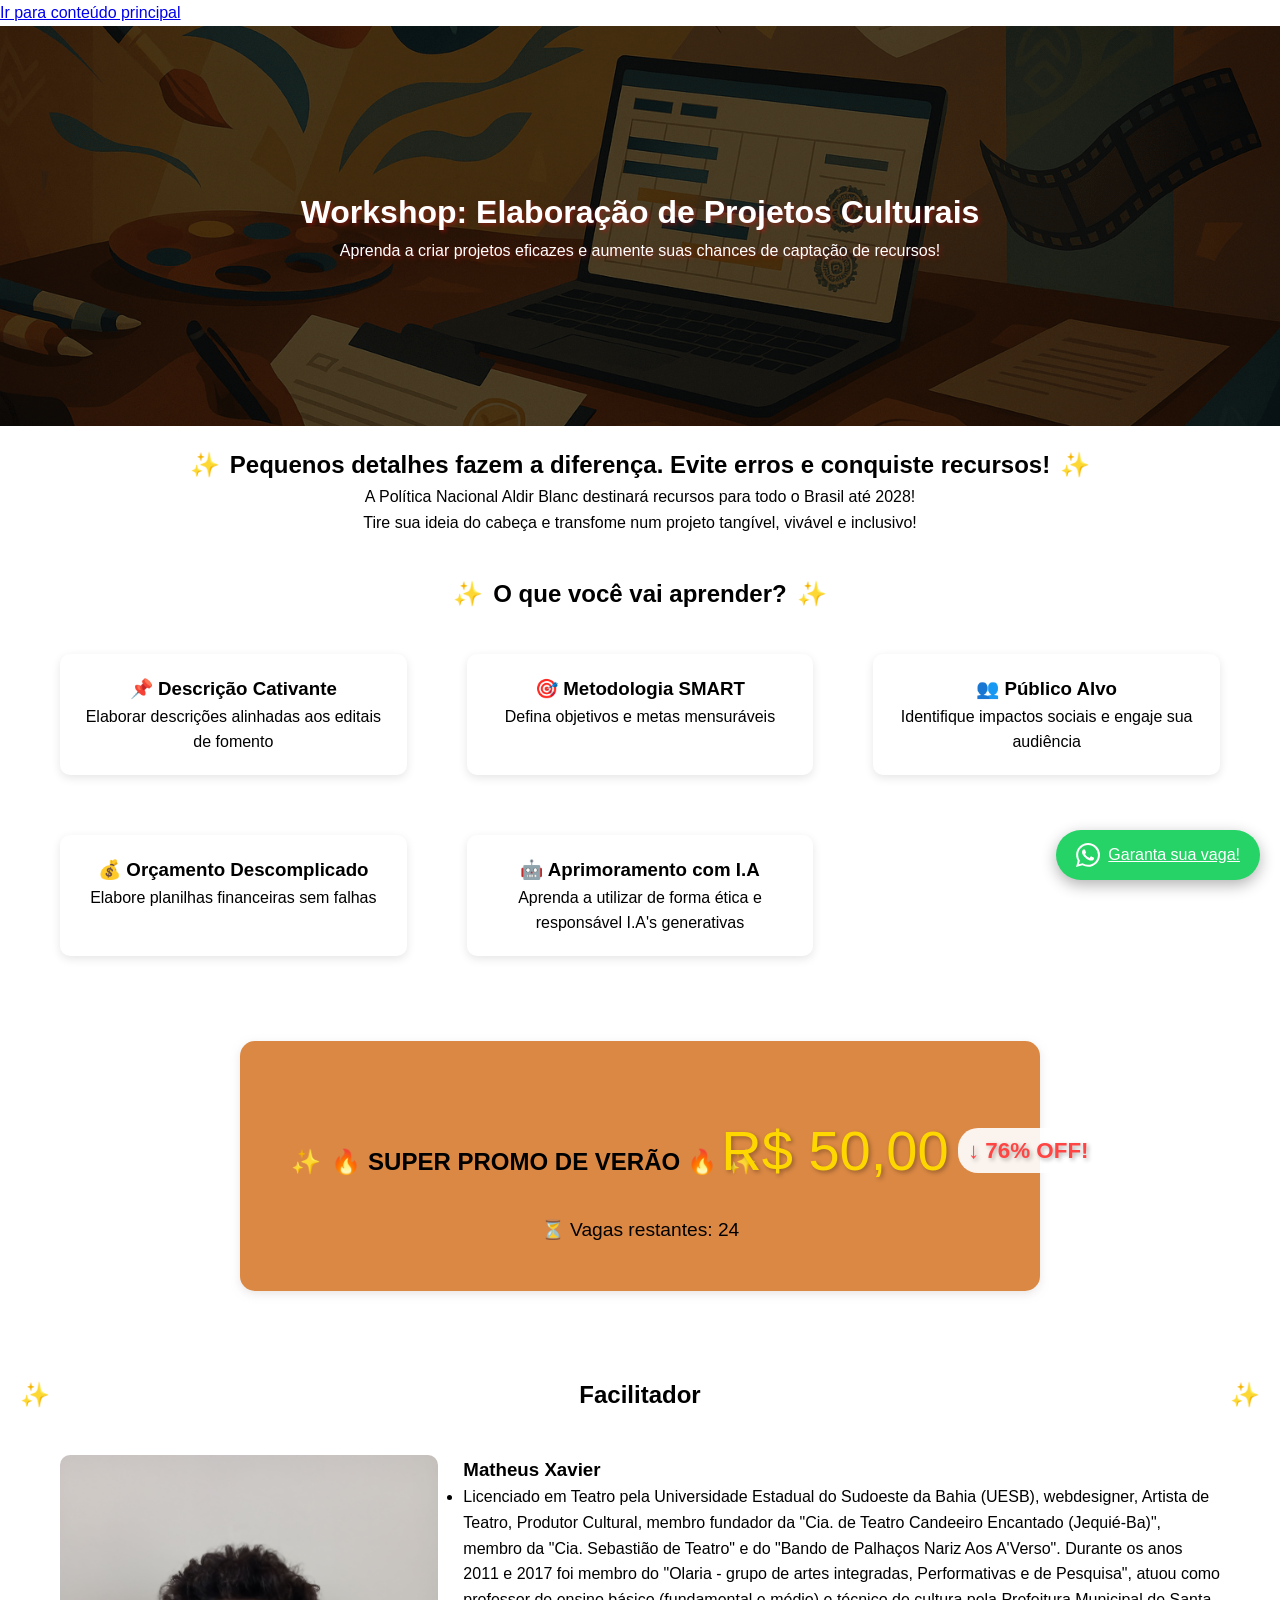
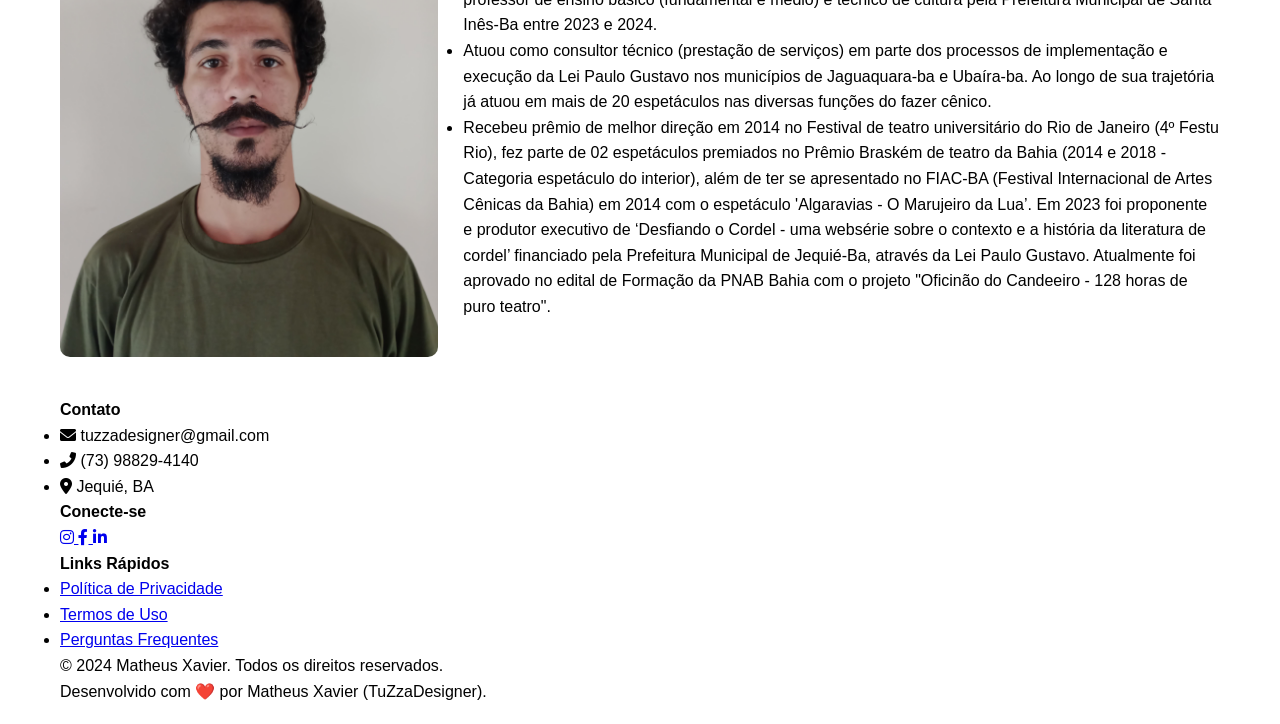
==== index.html @ bf4babe5 "Update index.html" ====
<!DOCTYPE html>
<html lang="pt-BR">
    <head>
        <meta charset="UTF-8">
        <meta name="viewport" content="width=device-width, initial-scale=1.0">
        <meta name="description" content="Workshop profissional para projetos culturais">
        <title>Workshop Projetos Culturais - MX</title>
        <link rel="stylesheet" href="css/styles.css">
        <link rel="stylesheet" href="https://cdnjs.cloudflare.com/ajax/libs/font-awesome/6.0.0/css/all.min.css">
        <meta property="og:title" content="Workshop Projetos Culturais">
        <meta property="og:image" content="URL_DA_SUA_IMAGEM_AQUI">
        <!-- Schema -->
        <script type="application/ld+json">
        {
            "@context": "https://schema.org",
            "@type": "Course",
            "name": "Workshop Projetos Culturais",
            "description": "Aprenda a criar projetos para editais públicos",
            "provider": {
                "@type": "Organization",
                "name": "Matheus Xavier",
                "sameAs": "https://tuzzadesignercandeeiro.github.io/landing-page-mx/"
            }
        }
        </script>
    </head>

<body>
    
<a href="#conteudo" class="skip-link">Ir para conteúdo principal</a>
      <header class="header">
        <div class="header-content">
            <h1>Workshop: Elaboração de Projetos Culturais</h1>
            <p class="lead">Aprenda a criar projetos eficazes e aumente suas chances de captação de recursos!</p>
        </div>
    </header>

  
    <section class="section-highlight">
        <div class="container">
            <h2>Pequenos detalhes fazem a diferença. Evite erros e conquiste recursos!</h2>
            <p>A Política Nacional Aldir Blanc destinará recursos para todo o Brasil até 2028!</p>
            <p>Tire sua ideia do cabeça e transfome num projeto tangível, vivável e inclusivo!</p>
        </div>
    </section>

    <section class="section-l">
        <div class="container">
            <h2>O que você vai aprender?</h2>
            <div class="card-container">
                <div class="card-container">
                    <div class="card">
                        <h3>📌 Descrição Cativante</h3>
                        <p>Elaborar descrições alinhadas aos editais de fomento</p>
                    </div>
                    <div class="card">
                        <h3>🎯 Metodologia SMART</h3>
                        <p>Defina objetivos e metas mensuráveis</p>
                    </div>
                    <div class="card">
                        <h3>👥 Público Alvo</h3>
                        <p>Identifique impactos sociais e engaje sua audiência</p>
                    </div>
                    <div class="card">
                        <h3>💰 Orçamento Descomplicado</h3>
                        <p>Elabore planilhas financeiras sem falhas</p>
                    </div>
                    <div class="card">
                        <h3>🤖 Aprimoramento com I.A</h3>
                        <p>Aprenda a utilizar de forma ética e responsável I.A's generativas</p>
                    </div>
            </div>
        </div>
    </section>

    <section class="promo-box">
        <div class="container">
            <h2>🔥 SUPER PROMO DE VERÃO 🔥</h2>
          <div class="price">R$ 50,00</div>
            <p class="vagas-restantes">⏳ Vagas restantes: 24</p>
        </div>
    </section>

    <section class="section facilitator">
        <div class="container">
            <h2>Facilitador</h2>
            <div class="facilitador-grid">
                <img src="images/facilitador.jpg" alt="Matheus Xavier" class="facilitador-img">
                <div class="facilitador-info">
                    <div>
                        <h3>Matheus Xavier</h3>
                        <ul>
                            <li>Licenciado em Teatro pela Universidade Estadual do Sudoeste da Bahia (UESB), webdesigner,
                                Artista de Teatro, Produtor Cultural, membro fundador da "Cia. de Teatro Candeeiro Encantado (Jequié-Ba)",
                                membro da "Cia. Sebastião de Teatro" e do "Bando de Palhaços Nariz Aos A'Verso".
                                Durante os anos 2011 e 2017 foi membro do "Olaria - grupo de artes integradas, Performativas e de Pesquisa",
                                atuou como professor de ensino básico (fundamental e médio) e técnico de cultura pela Prefeitura Municipal de Santa Inês-Ba
                                entre 2023 e 2024.</li>
                                <li>Atuou como consultor técnico (prestação de serviços) em parte dos processos de implementação e
                                execução da Lei Paulo Gustavo nos municípios de Jaguaquara-ba e Ubaíra-ba. Ao longo de sua trajetória já atuou em
                                mais de 20 espetáculos nas diversas funções do fazer cênico.</li>
                                <li>Recebeu prêmio de melhor direção em 2014 no Festival de teatro universitário do Rio de Janeiro (4º Festu Rio),
                                fez parte de 02 espetáculos premiados no Prêmio Braském de teatro da Bahia (2014 e 2018 - Categoria espetáculo do interior),
                                além de ter se apresentado no FIAC-BA (Festival Internacional de Artes Cênicas da Bahia) em 2014 com o espetáculo 'Algaravias - O Marujeiro da Lua’.
                                Em 2023 foi proponente e produtor executivo de ‘Desfiando o Cordel - uma websérie sobre o contexto e a história da
                                literatura de cordel’ financiado pela Prefeitura Municipal de Jequié-Ba, através da Lei Paulo Gustavo. Atualmente foi aprovado no edital de Formação da PNAB Bahia
                            com o projeto "Oficinão do Candeeiro - 128 horas de puro teatro".</li>
                        </ul>
                    </div>
                    
                </div>
            </div>
        </div>
    </section>

    <a href="https://wa.me/+5577988294140" class="whatsapp-btn" target="_blank" rel="noopener" aria-label="Conversar no WhatsApp">
        <svg xmlns="http://www.w3.org/2000/svg" width="24" height="24" viewBox="0 0 24 24" fill="currentColor">
            <path d="M17.472 14.382c-.297-.149-1.758-.867-2.03-.967-.273-.099-.471-.148-.67.15-.197.297-.767.966-.94 1.164-.173.199-.347.223-.644.075-.297-.15-1.255-.463-2.39-1.475-.883-.788-1.48-1.761-1.653-2.059-.173-.297-.018-.458.13-.606.134-.133.298-.347.446-.52.149-.174.198-.298.298-.497.099-.198.05-.371-.025-.52-.075-.149-.669-1.612-.916-2.207-.242-.579-.487-.5-.669-.51-.173-.008-.371-.01-.57-.01-.198 0-.52.074-.792.372-.272.297-1.04 1.016-1.04 2.479 0 1.462 1.065 2.875 1.213 3.074.149.198 2.096 3.2 5.077 4.487.709.306 1.262.489 1.694.625.712.227 1.36.195 1.871.118.571-.085 1.758-.719 2.006-1.413.248-.694.248-1.289.173-1.413-.074-.124-.272-.198-.57-.347m-5.421 7.403h-.004a9.87 9.87 0 01-5.031-1.378l-.361-.214-3.741.982.998-3.648-.235-.374a9.86 9.86 0 01-1.51-5.26c.001-5.45 4.436-9.884 9.888-9.884 2.64 0 5.122 1.03 6.988 2.898a9.825 9.825 0 012.893 6.994c-.003 5.45-4.437 9.884-9.885 9.884m8.413-18.297A11.815 11.815 0 0012.05 0C5.495 0 .16 5.335.157 11.892c0 2.096.547 4.142 1.588 5.945L.057 24l6.305-1.654a11.882 11.882 0 005.683 1.448h.005c6.554 0 11.89-5.335 11.893-11.893a11.821 11.821 0 00-3.48-8.413z"></path>
        </svg>
        
        Garanta sua vaga!
    </a>

</body>
<footer class="site-footer">
    <div class="container">
        <div class="footer-grid">
            
            <div class="footer-section">
                <h4>Contato</h4>
                <ul class="footer-contato">
                    <li><i class="fas fa-envelope"></i> tuzzadesigner@gmail.com</li>
                    <li><i class="fas fa-phone-alt"></i> (73) 98829-4140</li>
                    <li><i class="fas fa-map-marker-alt"></i> Jequié, BA</li>
                </ul>
            </div>

            
            <div class="footer-section">
                <h4>Conecte-se</h4>
                <div class="social-icons">
                    <a href="https://www.instagram.com/matheusxavier001/" target="_blank" rel="noopener" aria-label="Instagram">
                        <i class="fab fa-instagram"></i>
                    </a>
                    <a href="https://www.facebook.com/profile.php?id=100005953217330" target="_blank" rel="noopener" aria-label="Facebook">
                        <i class="fab fa-facebook-f"></i>
                    </a>
                    <a href="https://www.linkedin.com/in/matheus-xavier-81b00b21b/" target="_blank" rel="noopener" aria-label="LinkedIn">
                        <i class="fab fa-linkedin-in"></i>
                    </a>
                </div>
            </div>

            
            <div class="footer-section">
                <h4>Links Rápidos</h4>
                <ul class="footer-links">
                    <li><a href="#politica-privacidade">Política de Privacidade</a></li>
                    <li><a href="#termos-uso">Termos de Uso</a></li>
                    <li><a href="#faq">Perguntas Frequentes</a></li>
                </ul>
            </div>
        </div>
        
        <div class="footer-creditos">
            <p>© 2024 Matheus Xavier. Todos os direitos reservados.</p>
            <p>Desenvolvido com ❤️ por Matheus Xavier (TuZzaDesigner).</p>
        </div>
    </div>
</footer>

</html>
---- css/styles.css ----
/* Reset moderno */
*, *::before, *::after {
    margin: 0;
    padding: 0;
    box-sizing: border-box;
}

html {
    scroll-behavior: smooth;
}

body {
    font-family: 'Arial', sans-serif;
    line-height: 1.6;
    margin: 0;
    padding: 0;
}

.container {
    max-width: 1200px;
    margin: 0 auto;
    padding: 20px;
}

/* Header */
.header {
    background: linear-gradient(rgba(0,0,0,0.7), rgba(0,0,0,0.7)), 
                url('../images/bg.png') center/cover;
    color: white;
    padding: 80px 20px;
    min-height: 400px;
    display: flex;
    align-items: center;
}

.header-content {
    max-width: 1200px;
    margin: 0 auto;
    text-align: center;
    position: relative;
    z-index: 1;
}

.header h1, .header .lead {
    text-shadow: 2px 2px 4px rgba(201, 19, 19, 0.5);
}

.section-highlight {
    align-items: center;
    text-align: center;
    position: relative;
    z-index: 1;
}

.section-l {
    align-items: center;
    text-align: center;
    position: relative;
    z-index: 1;
}
/* Cards */
.card-container {
    display: grid;
    grid-template-columns: repeat(auto-fit, minmax(250px, 1fr));
    gap: 60px;
    margin: 20px 0;
}

.card {
    background: white;
    padding: 20px;
    border-radius: 10px;
    box-shadow: 0 3px 10px rgba(0,0,0,0.1);
    transition: transform 0.3s ease;
}

.promo-box {
    background: rgb(219, 136, 68);
    padding: 25px;
    border-radius: 15px;
    box-shadow: 0 3px 10px rgba(228, 219, 219, 0.76);
    transition: transform 0.3s ease;
    margin: 25px auto;
    text-align: center;
    font-family: Arial, Helvetica, sans-serif;
    max-width: 800px;
    gap: 60px;
    box-sizing: border-box;
    transition: transform 0.5s ease;
}


/* Facilitador */
.facilitador-grid {
    display: grid;
    grid-template-columns: 1fr 2fr;
    gap: 25px;
    align-items: start;
}

.facilitador-img {
    width: 100%;
    height: auto;
    max-width: 400px;
    border-radius: 10px;
}

/* Botão WhatsApp */
.whatsapp-btn {
    position: fixed;
    bottom: 20px;
    right: 20px;
    background: #25D366;
    color: white;
    padding: 12px 20px;
    border-radius: 25px;
    display: flex;
    align-items: center;
    gap: 8px;
    box-shadow: 0 5px 15px rgba(0,0,0,0.3);
    transition: all 0.3s ease;
}

/* Media Queries */
@media (max-width: 768px) {
    .header {
        padding: 50px 15px;
    }
    
    .facilitador-grid {
        grid-template-columns: 1fr;
    }
    
    h1 {
        font-size: 2em;
    }
}

/* Animações */
.card:hover {
    transform: translateY(-5px);
}

.whatsapp-btn:hover {
    background: #128C7E;
    transform: scale(1.05);
}

/* Animação da Promoção */
.promo-box {
    transition: all 0.4s cubic-bezier(0.25, 0.46, 0.45, 0.94);
    transform-origin: center;
}

.promo-box:hover {
    transform: translateY(-10px) scale(1.03);
    box-shadow: 0 15px 30px rgba(226, 135, 30, 0.966);
    animation: promo-pulse 2s infinite;
}

@keyframes promo-pulse {
    0% { transform: translateY(-10px) scale(1.03); }
    50% { transform: translateY(-10px) scale(1.05); }
    100% { transform: translateY(-10px) scale(1.03); }
}

/* Deixe o preço mais destacado */
.price {
    font-size: 3.5em;
    margin: 20px 0;
    display: inline-block;
    position: relative;
    color: #ffd700;
    text-shadow: 2px 2px 4px rgba(0,0,0,0.3);
}

.price::after {
    content: "↓ 76% OFF!";
    position: absolute;
    right: -150px;
    top: 50%;
    transform: translateY(-50%);
    font-size: 0.4em;
    color: #ff4444;
    background: rgba(255,255,255,0.9);
    padding: 5px 10px;
    border-radius: 20px;
    font-weight: bold;
}
.vagas-restantes {
    font-size: 1.2em;
    animation: pisca 1.5s infinite;
}

@keyframes pisca {
    0% { opacity: 1; }
    50% { opacity: 0.5; }
    100% { opacity: 1; }
}

h2 {
    position: relative;
    display: inline-block;
}

h2::before, h2::after {
    content: '✨';
    position: absolute;
    animation: brilho 2s infinite;
}

h2::before {
    left: -40px;
}

h2::after {
    right: -40px;
}

@keyframes brilho {
    0% { opacity: 0.3; }
    50% { opacity: 1; }
    100% { opacity: 0.3; }
}
.facilitator h2 {
    text-align: center;
    width: 100%;
    margin: 40px 0;
    position: relative;
}
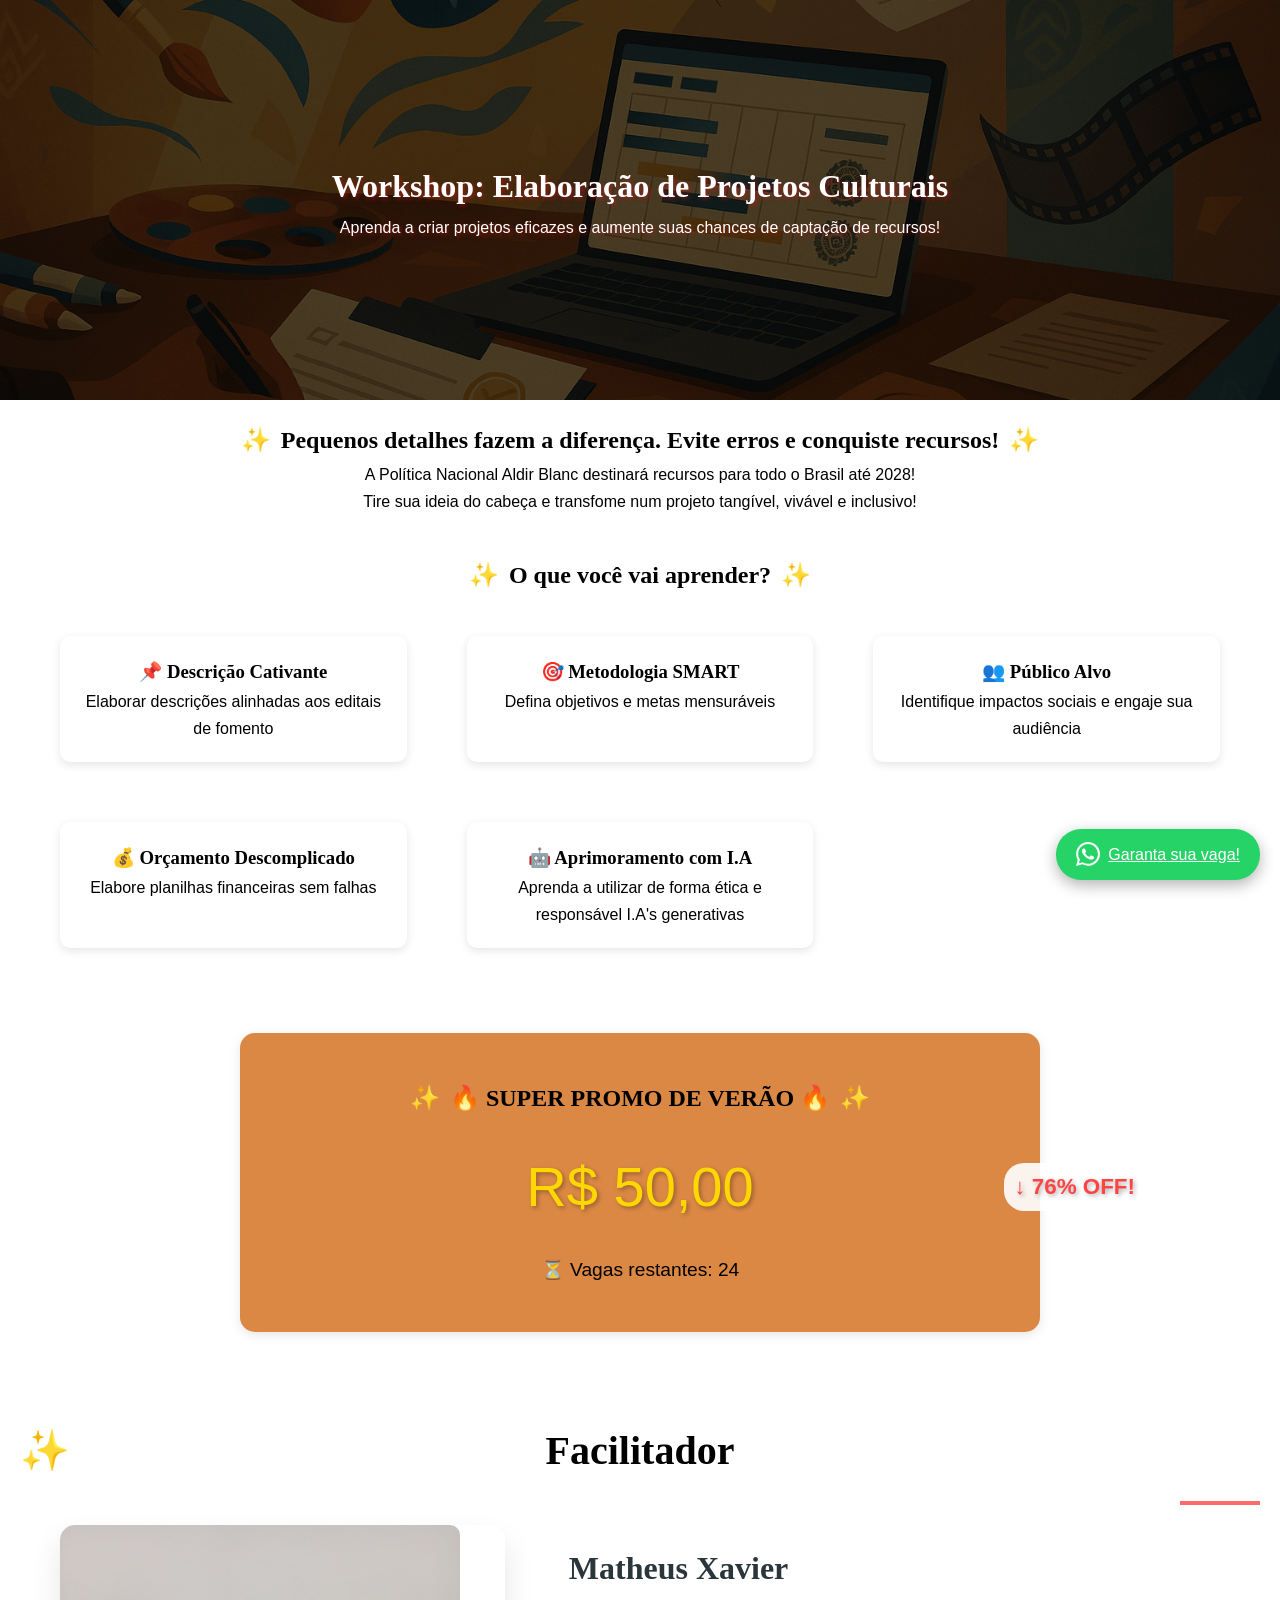
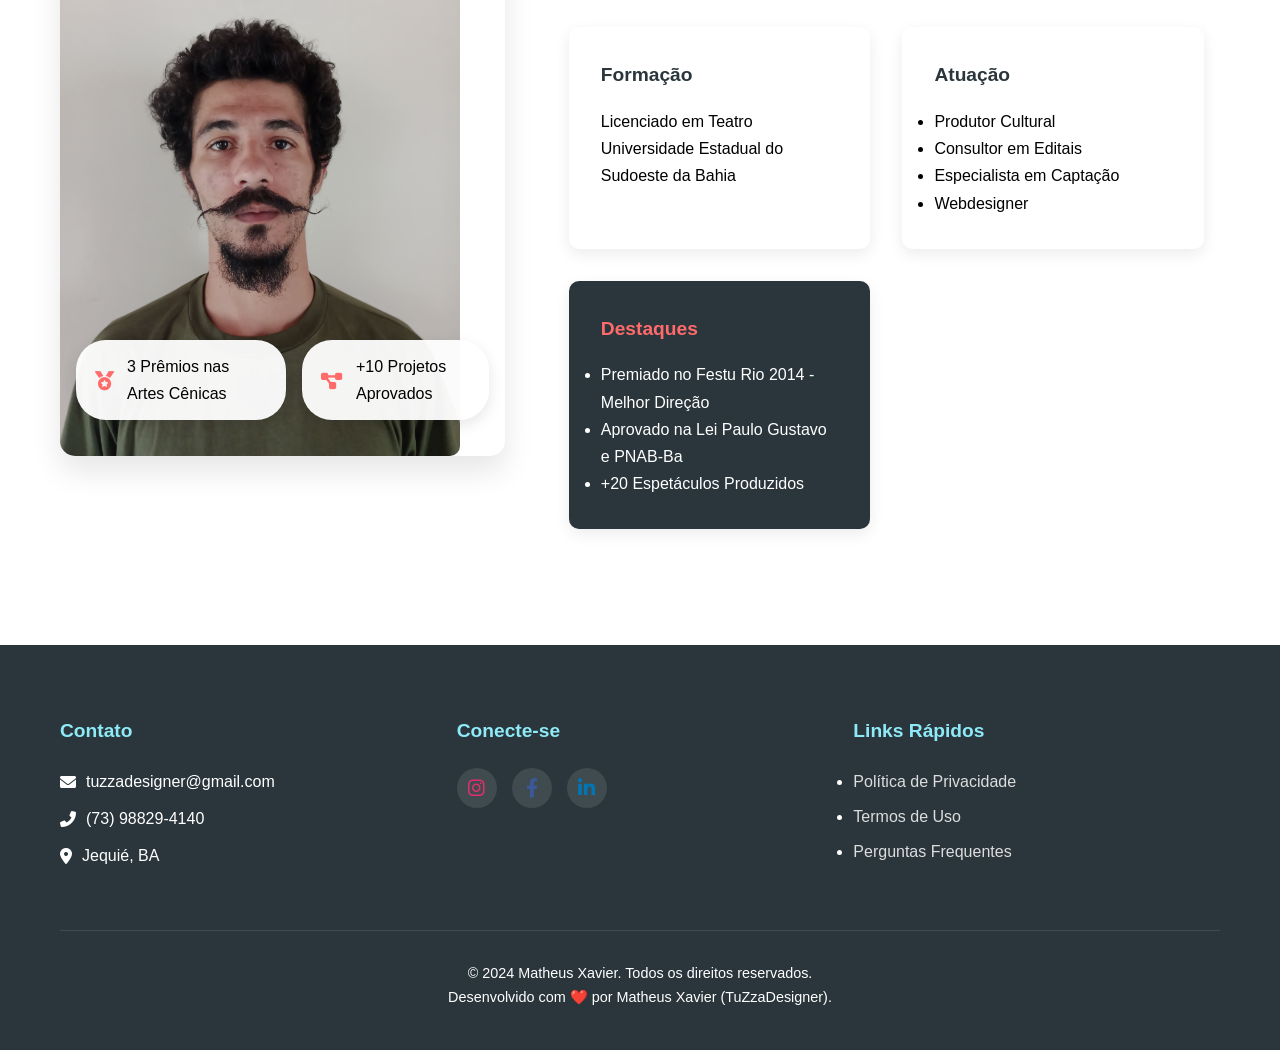
==== commit 020dae28: "Add files via upload" ====
--- a/index.html
+++ b/index.html
@@ -83,31 +83,47 @@
 
     <section class="section facilitator">
         <div class="container">
-            <h2>Facilitador</h2>
+            <h2 class="section-title">Facilitador</h2>
             <div class="facilitador-grid">
-                <img src="images/facilitador.jpg" alt="Matheus Xavier" class="facilitador-img">
-                <div class="facilitador-info">
-                    <div>
-                        <h3>Matheus Xavier</h3>
-                        <ul>
-                            <li>Licenciado em Teatro pela Universidade Estadual do Sudoeste da Bahia (UESB), webdesigner,
-                                Artista de Teatro, Produtor Cultural, membro fundador da "Cia. de Teatro Candeeiro Encantado (Jequié-Ba)",
-                                membro da "Cia. Sebastião de Teatro" e do "Bando de Palhaços Nariz Aos A'Verso".
-                                Durante os anos 2011 e 2017 foi membro do "Olaria - grupo de artes integradas, Performativas e de Pesquisa",
-                                atuou como professor de ensino básico (fundamental e médio) e técnico de cultura pela Prefeitura Municipal de Santa Inês-Ba
-                                entre 2023 e 2024.</li>
-                                <li>Atuou como consultor técnico (prestação de serviços) em parte dos processos de implementação e
-                                execução da Lei Paulo Gustavo nos municípios de Jaguaquara-ba e Ubaíra-ba. Ao longo de sua trajetória já atuou em
-                                mais de 20 espetáculos nas diversas funções do fazer cênico.</li>
-                                <li>Recebeu prêmio de melhor direção em 2014 no Festival de teatro universitário do Rio de Janeiro (4º Festu Rio),
-                                fez parte de 02 espetáculos premiados no Prêmio Braském de teatro da Bahia (2014 e 2018 - Categoria espetáculo do interior),
-                                além de ter se apresentado no FIAC-BA (Festival Internacional de Artes Cênicas da Bahia) em 2014 com o espetáculo 'Algaravias - O Marujeiro da Lua’.
-                                Em 2023 foi proponente e produtor executivo de ‘Desfiando o Cordel - uma websérie sobre o contexto e a história da
-                                literatura de cordel’ financiado pela Prefeitura Municipal de Jequié-Ba, através da Lei Paulo Gustavo. Atualmente foi aprovado no edital de Formação da PNAB Bahia
-                            com o projeto "Oficinão do Candeeiro - 128 horas de puro teatro".</li>
-                        </ul>
+                <div class="facilitador-img-wrapper">
+                    <img src="images/facilitador.jpg" alt="Matheus Xavier - Facilitador" class="facilitador-img">
+                    <div class="facilitador-badges">
+                        <div class="badge">
+                            <i class="fas fa-medal"></i>
+                            <span>3 Prêmios nas Artes Cênicas</span>
+                        </div>
+                        <div class="badge">
+                            <i class="fas fa-project-diagram"></i>
+                            <span>+10 Projetos Aprovados</span>
+                        </div>
                     </div>
-                    
+                </div>
+                
+                <div class="facilitador-content">
+                    <h3 class="facilitador-name">Matheus Xavier</h3>
+                    <div class="facilitador-experience">
+                        <div class="experience-card">
+                            <h4>Formação</h4>
+                            <p>Licenciado em Teatro<br>Universidade Estadual do Sudoeste da Bahia</p>
+                        </div>
+                        <div class="experience-card">
+                            <h4>Atuação</h4>
+                            <ul>
+                                <li>Produtor Cultural</li>
+                                <li>Consultor em Editais</li>
+                                <li>Especialista em Captação</li>
+                                <li>Webdesigner</li>
+                            </ul>
+                        </div>
+                        <div class="experience-card highlight">
+                            <h4>Destaques</h4>
+                            <ul>
+                                <li>Premiado no Festu Rio 2014 - Melhor Direção</li>
+                                <li>Aprovado na Lei Paulo Gustavo e PNAB-Ba</li>
+                                <li>+20 Espetáculos Produzidos</li>
+                            </ul>
+                        </div>
+                    </div>
                 </div>
             </div>
         </div>
@@ -155,9 +171,9 @@
             <div class="footer-section">
                 <h4>Links Rápidos</h4>
                 <ul class="footer-links">
-                    <li><a href="#politica-privacidade">Política de Privacidade</a></li>
-                    <li><a href="#termos-uso">Termos de Uso</a></li>
-                    <li><a href="#faq">Perguntas Frequentes</a></li>
+                    <li><a href="politica-de-privacidade.html">Política de Privacidade</a></li>
+                    <li><a href="termos-uso.html">Termos de Uso</a></li>
+                    <li><a href="faq.html">Perguntas Frequentes</a></li>
                 </ul>
             </div>
         </div>
@@ -169,4 +185,4 @@
     </div>
 </footer>
 
-</html>
+</html>
--- a/css/styles.css
+++ b/css/styles.css
@@ -164,11 +164,11 @@
     100% { transform: translateY(-10px) scale(1.03); }
 }
 
-/* Deixe o preço mais destacado */
+
 .price {
     font-size: 3.5em;
     margin: 20px 0;
-    display: inline-block;
+    display: block !important;
     position: relative;
     color: #ffd700;
     text-shadow: 2px 2px 4px rgba(0,0,0,0.3);
@@ -229,3 +229,473 @@
     position: relative;
 }
 
+/* Footer */
+.site-footer {
+    background: #2A363B;
+    color: white;
+    padding: 50px 0 20px;
+    margin-top: 80px;
+}
+
+.footer-grid {
+    display: grid;
+    grid-template-columns: repeat(auto-fit, minmax(250px, 1fr));
+    gap: 30px;
+    margin-bottom: 40px;
+}
+
+.footer-section h4 {
+    color: #8EEAF7;
+    margin-bottom: 20px;
+    font-size: 1.2em;
+}
+
+.social-icons {
+    display: flex;
+    gap: 15px;
+}
+
+.social-icons a {
+    background: rgba(255,255,255,0.1);
+    width: 40px;
+    height: 40px;
+    border-radius: 50%;
+    display: flex;
+    align-items: center;
+    justify-content: center;
+    transition: all 0.3s ease;
+    text-decoration: none;
+}
+
+.social-icons a i {
+    color: #ffffff; 
+    transition: color 0.3s ease;
+}
+
+.social-icons a:hover i {
+    color: #8EEAF7; 
+}
+
+
+.social-icons a[aria-label="Instagram"] i { color: #E1306C; }
+.social-icons a[aria-label="Facebook"] i { color: #3B5998; }
+.social-icons a[aria-label="LinkedIn"] i { color: #0077B5; }
+
+.social-icons a:hover {
+    background: #8EEAF7;
+    transform: translateY(-3px);
+}
+
+.footer-contato li {
+    margin-bottom: 10px;
+    display: flex;
+    align-items: center;
+    gap: 10px;
+}
+
+.footer-links li {
+    margin-bottom: 8px;
+}
+
+.footer-links a {
+    color: #ddd;
+    text-decoration: none;
+}
+
+.footer-links a:hover {
+    color: #8EEAF7;
+}
+
+.footer-creditos {
+    text-align: center;
+    padding-top: 30px;
+    margin-top: 50px;
+    border-top: 1px solid rgba(255,255,255,0.1);
+    font-size: 0.9em;
+}
+
+.skip-link {
+    position: absolute;
+    left: -9999px;
+    padding: 1em;
+    background: #000;
+    color: white;
+}
+
+.skip-link:focus {
+    left: 50%;
+    transform: translateX(-50%);
+}
+
+.fab {
+    font-size: 1.2em;
+}
+
+.social-icons a i {
+    transition: transform 0.3s ease;
+}
+
+.social-icons a:hover i {
+    transform: scale(1.2);
+}
+
+/* Página de Política de Privacidade */
+.header-interno {
+    background: #2A363B;
+    padding: 60px 0;
+    margin-bottom: 40px;
+    box-shadow: 0 5px 15px rgba(0,0,0,0.1);
+}
+
+.header-interno h1 {
+    color: #fff;
+    text-align: center;
+    font-size: 2.5em;
+    margin-top: 20px;
+}
+
+.botao-voltar {
+    color: #8EEAF7;
+    text-decoration: none;
+    font-weight: bold;
+    display: inline-block;
+    margin-bottom: 20px;
+    transition: all 0.3s ease;
+}
+
+.botao-voltar:hover {
+    color: #fff;
+    transform: translateX(-5px);
+}
+
+.politica-conteudo {
+    max-width: 800px;
+    line-height: 1.8;
+    margin: 0 auto 80px;
+}
+
+.politica-secao {
+    margin-bottom: 50px;
+    padding: 20px;
+    background: rgba(255,255,255,0.05);
+    border-radius: 10px;
+}
+
+.politica-secao h2 {
+    color: #8EEAF7;
+    margin-bottom: 20px;
+    font-size: 1.5em;
+}
+
+.lista-politica {
+    padding-left: 30px;
+    margin: 15px 0;
+}
+
+.lista-politica li {
+    margin-bottom: 10px;
+    position: relative;
+}
+
+.lista-politica li::before {
+    content: '•';
+    color: #8EEAF7;
+    position: absolute;
+    left: -20px;
+}
+
+.contato-privacidade {
+    background: rgba(142, 234, 247, 0.1);
+    border-left: 4px solid #8EEAF7;
+}
+
+.lista-contato {
+    list-style: none;
+    padding-left: 0;
+}
+
+.lista-contato li {
+    margin-bottom: 15px;
+    display: flex;
+    align-items: center;
+    gap: 10px;
+}
+
+.atualizacao {
+    color: #8EEAF7;
+    font-size: 0.9em;
+    margin-top: 20px;
+}
+
+@media (max-width: 768px) {
+    .header-interno {
+        padding: 40px 0;
+    }
+    
+    .header-interno h1 {
+        font-size: 1.8em;
+    }
+    
+    .politica-conteudo {
+        padding: 0 15px;
+    }
+}
+
+/* Estilos Específicos para Termos de Uso */
+.termos-destaque {
+    color: #8EEAF7;
+    font-weight: bold;
+}
+
+.politica-secao h2::before {
+    content: '§';
+    margin-right: 10px;
+    color: #8EEAF7;
+}
+
+@media (max-width: 480px) {
+    .politica-secao h2 {
+        font-size: 1.3em;
+    }
+    
+    .politica-secao h2::before {
+        display: none;
+    }
+}
+
+/* Estilos Específicos para FAQ */
+.faq-categoria {
+    margin-bottom: 50px;
+    border-bottom: 2px solid rgba(142, 234, 247, 0.2);
+    padding-bottom: 30px;
+}
+
+.faq-categoria h2 {
+    color: #8EEAF7;
+    margin-bottom: 30px;
+    font-size: 1.8em;
+    padding-left: 20px;
+    border-left: 4px solid #8EEAF7;
+}
+
+.faq-item {
+    background: rgba(255,255,255,0.05);
+    margin-bottom: 25px;
+    padding: 20px;
+    border-radius: 8px;
+    transition: all 0.3s ease;
+}
+
+.faq-item:hover {
+    background: rgba(142, 234, 247, 0.1);
+    transform: translateX(10px);
+}
+
+.faq-item h3 {
+    color: #8EEAF7;
+    margin-bottom: 15px;
+    font-size: 1.2em;
+}
+
+.lista-numerada {
+    padding-left: 25px;
+    margin: 15px 0;
+}
+
+.lista-numerada li {
+    margin-bottom: 8px;
+    counter-increment: step-counter;
+    position: relative;
+}
+
+.lista-numerada li::before {
+    content: counter(step-counter);
+    color: #8EEAF7;
+    font-weight: bold;
+    position: absolute;
+    left: -25px;
+}
+
+.contato-faq {
+    text-align: center;
+    margin: 60px 0;
+    padding: 40px;
+    background: rgba(142, 234, 247, 0.1);
+    border-radius: 15px;
+}
+
+.contato-faq .whatsapp-btn {
+    position: relative;
+    bottom: auto;
+    right: auto;
+    margin: 20px auto 0;
+    width: fit-content;
+}
+
+@media (max-width: 768px) {
+    .faq-categoria h2 {
+        font-size: 1.4em;
+    }
+    
+    .faq-item {
+        padding: 15px;
+    }
+    
+    .contato-faq {
+        padding: 20px;
+    }
+}
+
+/* Tipografia Moderna */
+@import url('https://fonts.googleapis.com/css2?family=Poppins:wght@400;500;600&family=Playfair+Display:wght@700&display=swap');
+
+:root {
+    --font-heading: 'Playfair Display', serif;
+    --font-body: 'Poppins', sans-serif;
+    --color-primary: #2A363B;
+    --color-accent: #FF6B6B;
+}
+
+body {
+    font-family: var(--font-body);
+    line-height: 1.7;
+}
+
+h1, h2, h3 {
+    font-family: var(--font-heading);
+    font-weight: 700;
+}
+
+/* Seção Facilitador */
+.facilitador {
+    background: linear-gradient(45deg, #f8f9fa 0%, #ffffff 100%);
+    padding: 5rem 0;
+}
+
+.section-title {
+    text-align: center;
+    font-size: 2.5rem;
+    margin-bottom: 3rem;
+    position: relative;
+}
+
+.section-title::after {
+    content: '';
+    display: block;
+    width: 80px;
+    height: 4px;
+    background: var(--color-accent);
+    margin: 1rem auto;
+}
+
+.facilitador-grid {
+    display: grid;
+    grid-template-columns: 1fr 1.5fr;
+    gap: 3rem;
+    align-items: start;
+}
+
+.facilitador-img-wrapper {
+    position: relative;
+    border-radius: 15px;
+    overflow: hidden;
+    box-shadow: 0 15px 30px rgba(0,0,0,0.1);
+    transition: transform 0.3s ease;
+}
+
+.facilitador-img-wrapper:hover {
+    transform: translateY(-5px);
+}
+
+.facilitador-img {
+    width: 100%;
+    height: auto;
+    display: block;
+}
+
+.facilitador-badges {
+    position: absolute;
+    bottom: 20px;
+    left: 0;
+    right: 0;
+    display: flex;
+    justify-content: center;
+    gap: 1rem;
+    padding: 1rem;
+}
+
+.badge {
+    background: rgba(255,255,255,0.95);
+    padding: 0.8rem 1.2rem;
+    border-radius: 30px;
+    display: flex;
+    align-items: center;
+    gap: 0.8rem;
+    box-shadow: 0 5px 15px rgba(0,0,0,0.1);
+    
+}
+
+.badge i {
+    color: var(--color-accent);
+    font-size: 1.2rem;
+}
+
+.facilitador-content {
+    padding: 1rem;
+}
+
+.facilitador-name {
+    font-size: 2rem;
+    color: var(--color-primary);
+    margin-bottom: 2rem;
+}
+
+.facilitador-experience {
+    display: grid;
+    grid-template-columns: repeat(auto-fit, minmax(250px, 1fr));
+    gap: 2rem;
+}
+
+.experience-card {
+    background: white;
+    padding: 2rem;
+    border-radius: 10px;
+    box-shadow: 0 5px 15px rgba(0,0,0,0.08);
+    transition: all 0.3s ease;
+}
+
+.experience-card:hover {
+    transform: translateY(-5px);
+    box-shadow: 0 10px 20px rgba(0,0,0,0.1);
+}
+
+.experience-card h4 {
+    color: var(--color-primary);
+    margin-bottom: 1rem;
+    font-size: 1.2rem;
+}
+
+.experience-card.highlight {
+    background: var(--color-primary);
+    color: white;
+}
+
+.experience-card.highlight h4 {
+    color: var(--color-accent);
+}
+
+@media (max-width: 768px) {
+    .facilitador-grid {
+        grid-template-columns: 1fr;
+    }
+    
+    .facilitador-badges {
+        position: static;
+        flex-wrap: wrap;
+        margin-top: 1rem;
+    }
+    
+    .section-title {
+        font-size: 2rem;
+    }
+}
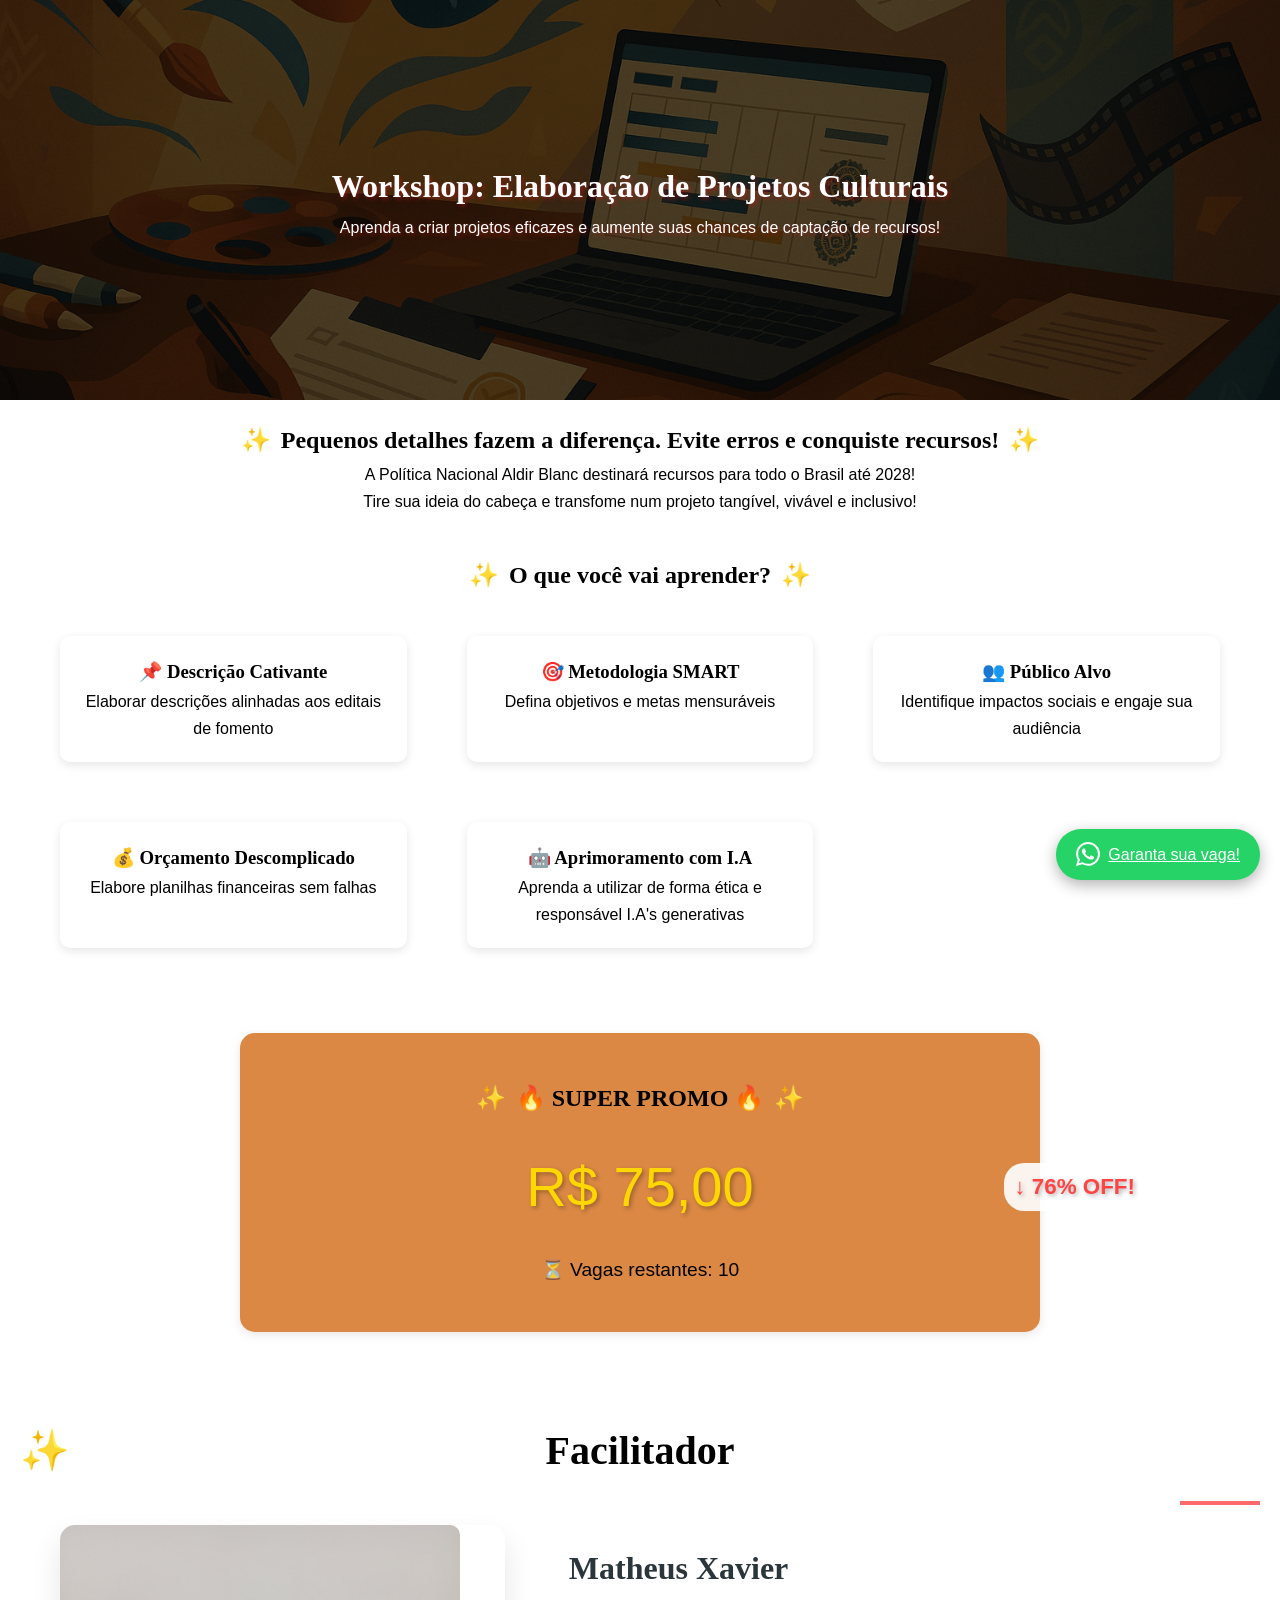
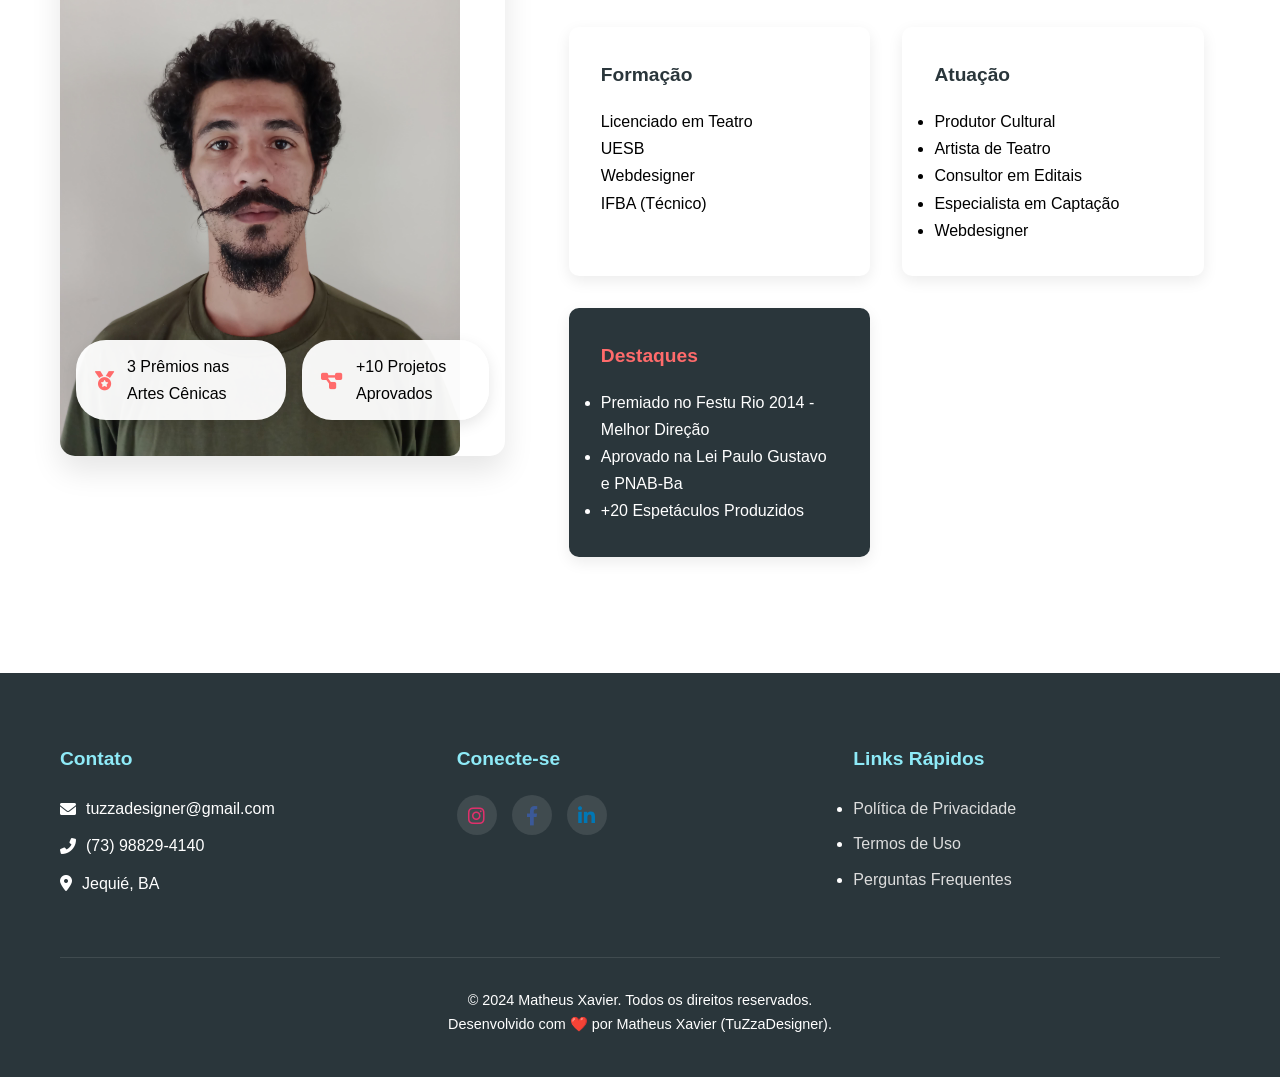
==== commit 875d33db: "Update index.html" ====
--- a/index.html
+++ b/index.html
@@ -8,7 +8,16 @@
         <link rel="stylesheet" href="css/styles.css">
         <link rel="stylesheet" href="https://cdnjs.cloudflare.com/ajax/libs/font-awesome/6.0.0/css/all.min.css">
         <meta property="og:title" content="Workshop Projetos Culturais">
-        <meta property="og:image" content="URL_DA_SUA_IMAGEM_AQUI">
+        <meta property="og:image" content="https://tuzzadesignercandeeiro.github.io/landing-page-mx/images/og-image.png">
+        <meta property="og:url" content="https://tuzzadesignercandeeiro.github.io/landing-page-mx/">
+    <meta property="og:type" content="website">
+    <meta property="og:title" content="Workshop Projetos Culturais - Matheus Xavier">
+    <meta property="og:description" content="Aprenda a criar projetos culturais para editais públicos com método comprovado">
+    <meta property="og:image" content="https://tuzzadesignercandeeiro.github.io/landing-page-mx/images/og-image.png">
+
+        <!-- Outras Meta Tags -->
+    <meta name="twitter:card" content="summary_large_image">
+    <meta name="twitter:site" content="@seu_usuario">
         <!-- Schema -->
         <script type="application/ld+json">
         {
@@ -75,9 +84,9 @@
 
     <section class="promo-box">
         <div class="container">
-            <h2>🔥 SUPER PROMO DE VERÃO 🔥</h2>
-          <div class="price">R$ 50,00</div>
-            <p class="vagas-restantes">⏳ Vagas restantes: 24</p>
+            <h2>🔥 SUPER PROMO 🔥</h2>
+          <div class="price">R$ 75,00</div>
+            <p class="vagas-restantes">⏳ Vagas restantes: 10</p>
         </div>
     </section>
 
@@ -104,12 +113,14 @@
                     <div class="facilitador-experience">
                         <div class="experience-card">
                             <h4>Formação</h4>
-                            <p>Licenciado em Teatro<br>Universidade Estadual do Sudoeste da Bahia</p>
+                            <p>Licenciado em Teatro<br>UESB</p>
+                            <p>Webdesigner<br>IFBA (Técnico)</p>
                         </div>
                         <div class="experience-card">
                             <h4>Atuação</h4>
                             <ul>
                                 <li>Produtor Cultural</li>
+                                <li>Artista de Teatro </li>
                                 <li>Consultor em Editais</li>
                                 <li>Especialista em Captação</li>
                                 <li>Webdesigner</li>
@@ -185,4 +196,4 @@
     </div>
 </footer>
 
-</html>+</html>
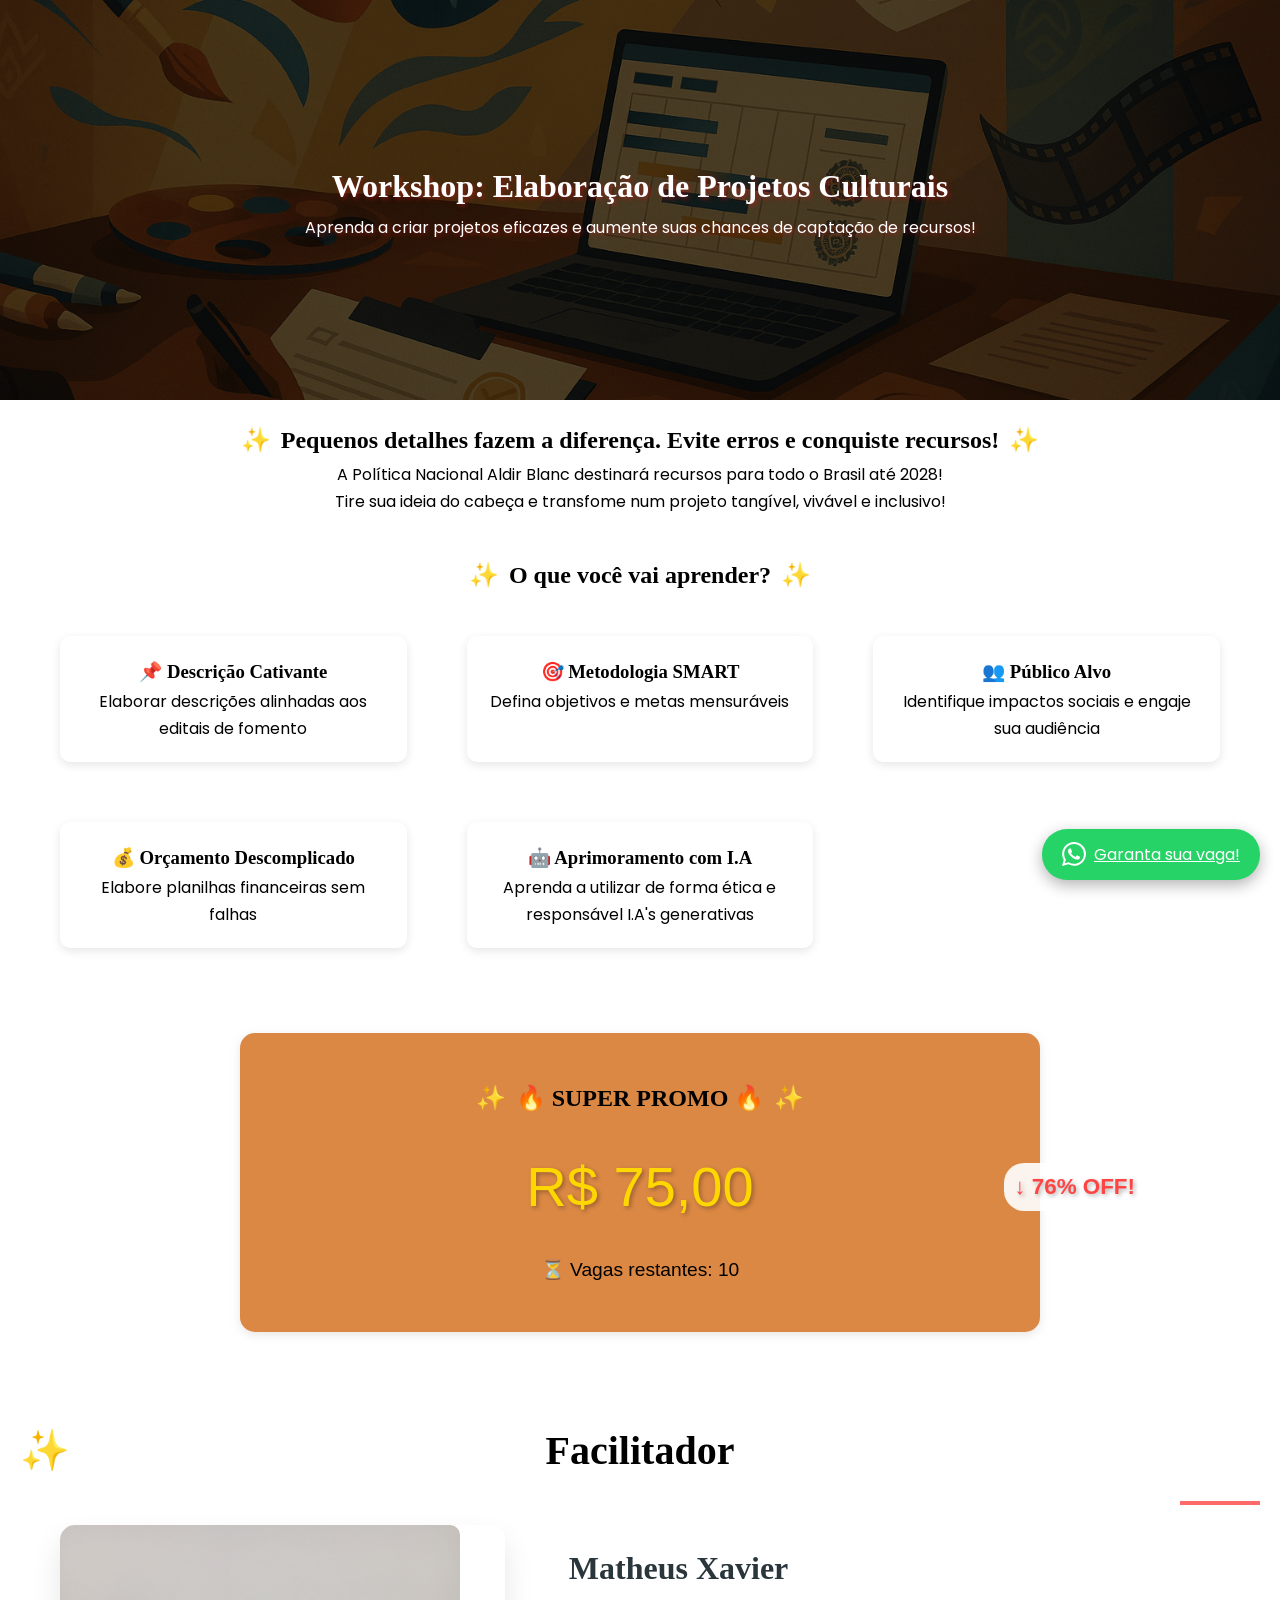
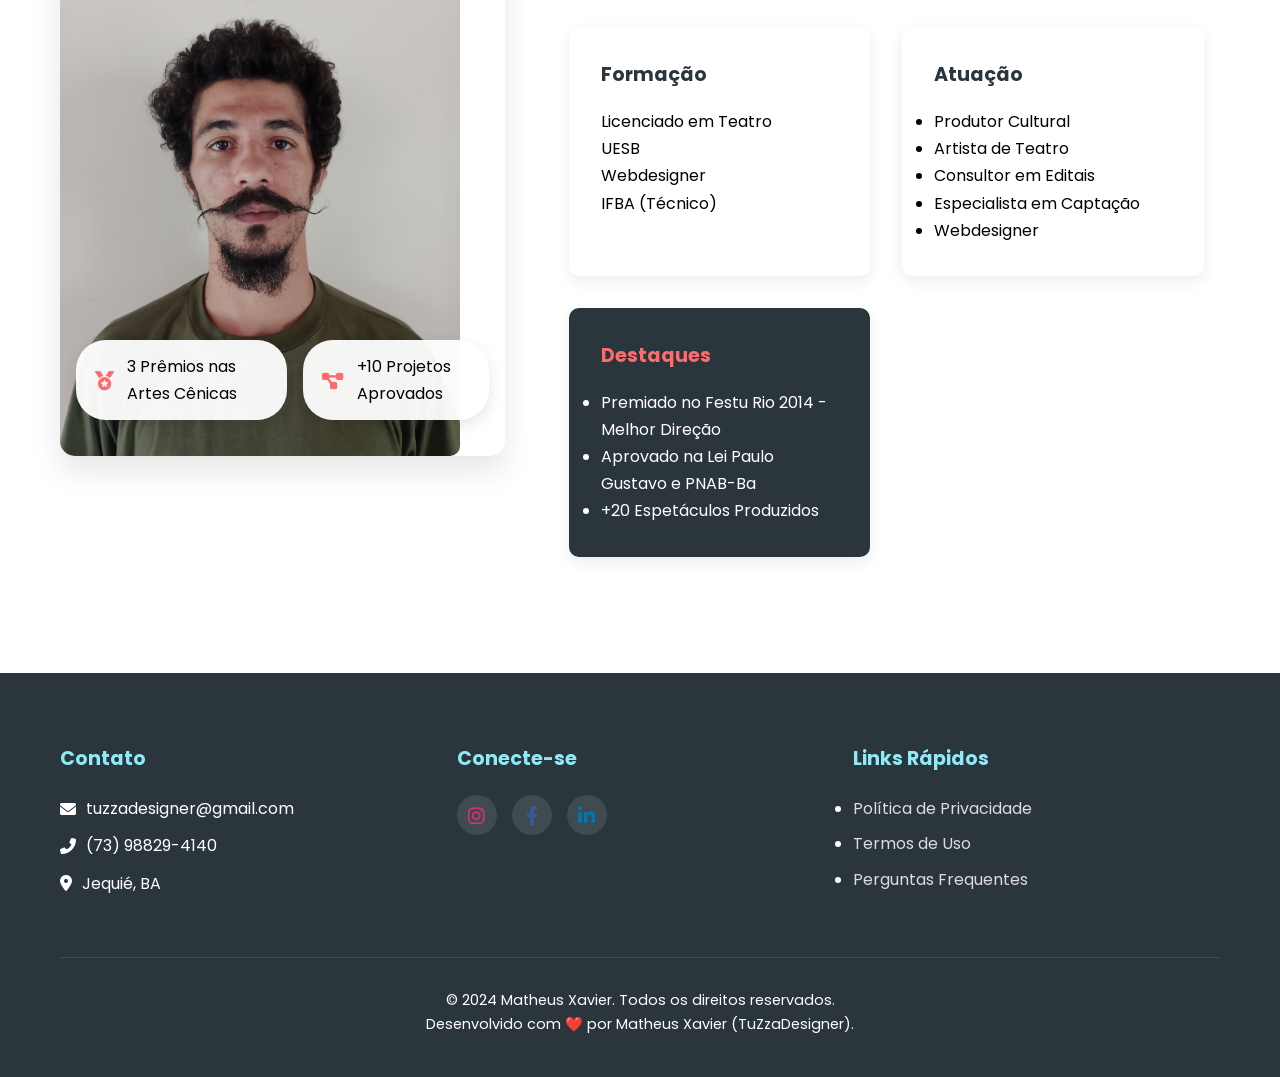
==== commit c31f0a96: "Update index.html" ====
--- a/index.html
+++ b/index.html
@@ -7,6 +7,9 @@
         <title>Workshop Projetos Culturais - MX</title>
         <link rel="stylesheet" href="css/styles.css">
         <link rel="stylesheet" href="https://cdnjs.cloudflare.com/ajax/libs/font-awesome/6.0.0/css/all.min.css">
+        <link rel="preconnect" href="https://fonts.googleapis.com">
+    <link rel="preconnect" href="https://fonts.gstatic.com" crossorigin>
+    <link href="https://fonts.googleapis.com/css2?family=Poppins:wght@300;400;500;600;700&display=swap" rel="stylesheet">
         <meta property="og:title" content="Workshop Projetos Culturais">
         <meta property="og:image" content="https://tuzzadesignercandeeiro.github.io/landing-page-mx/images/og-image.png">
         <meta property="og:url" content="https://tuzzadesignercandeeiro.github.io/landing-page-mx/">
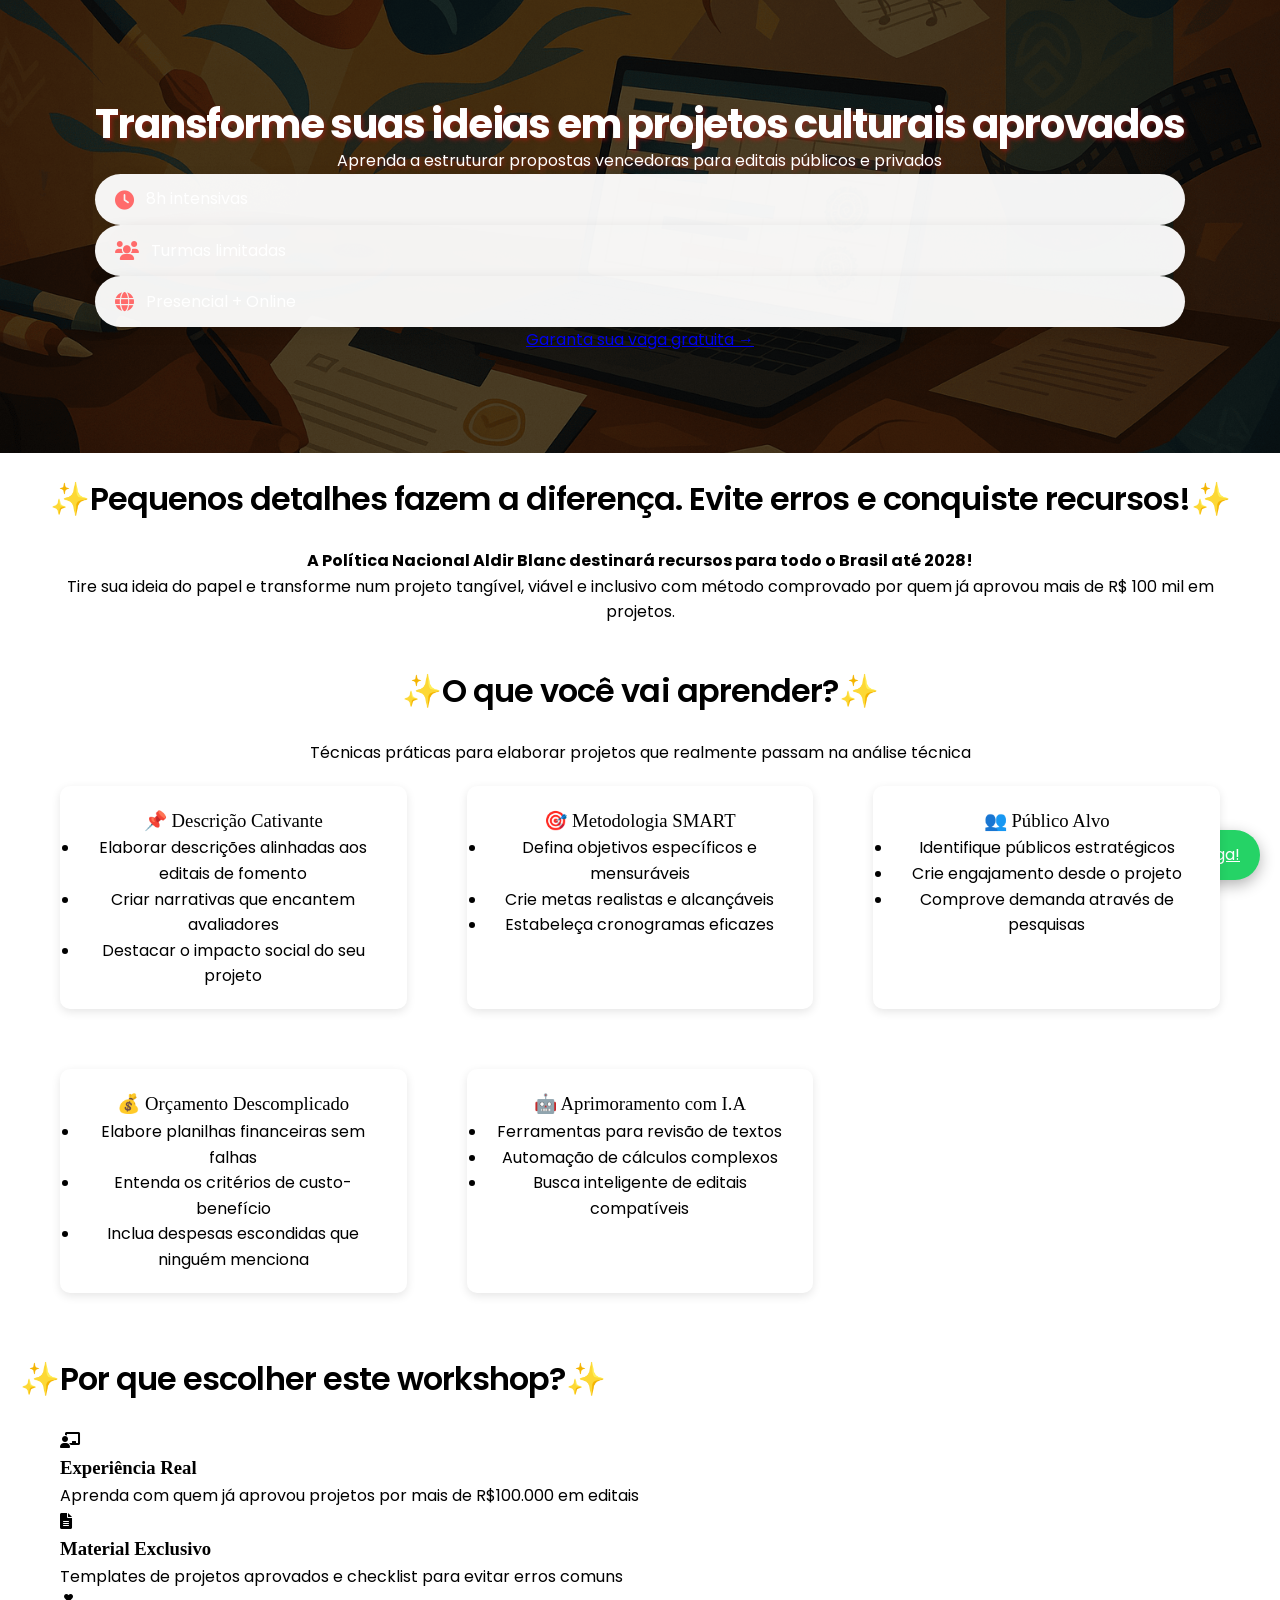
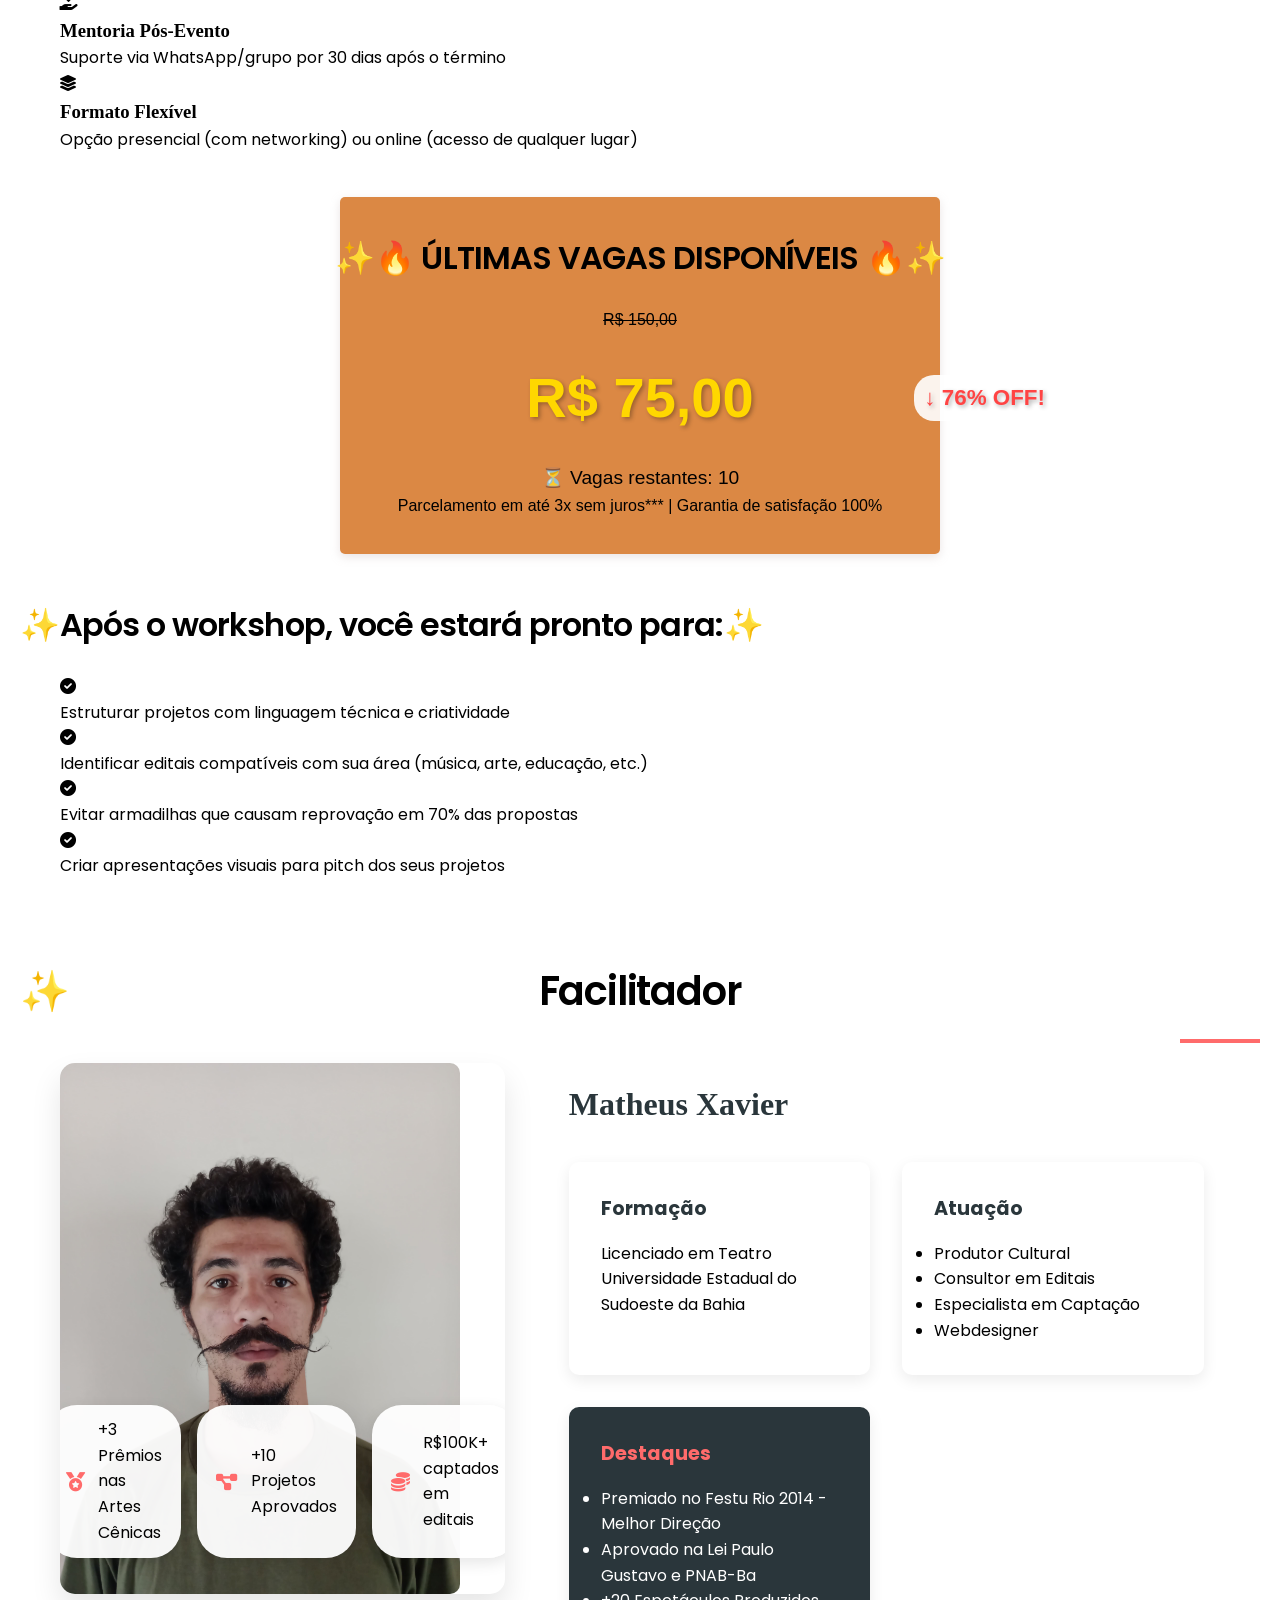
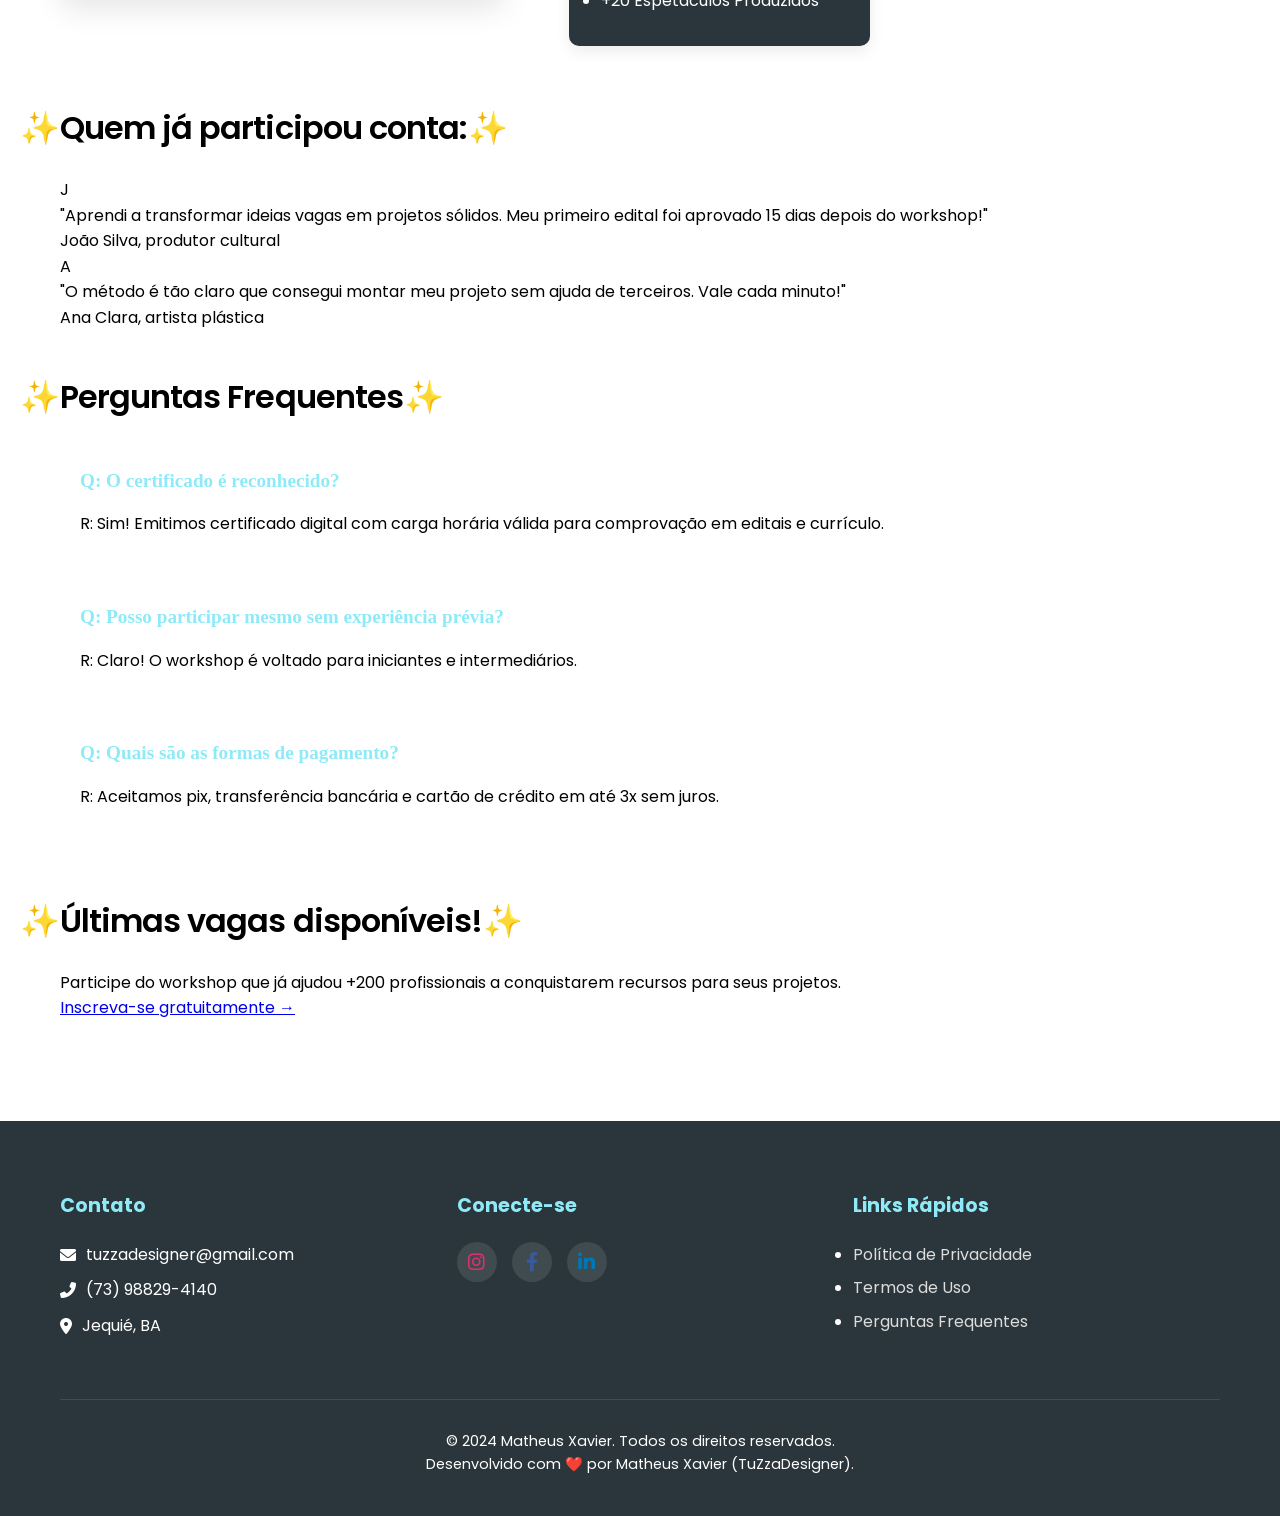
==== commit 38004af4: "Update index.html" ====
--- a/index.html
+++ b/index.html
@@ -1,161 +1,297 @@
 <!DOCTYPE html>
 <html lang="pt-BR">
-    <head>
-        <meta charset="UTF-8">
-        <meta name="viewport" content="width=device-width, initial-scale=1.0">
-        <meta name="description" content="Workshop profissional para projetos culturais">
-        <title>Workshop Projetos Culturais - MX</title>
-        <link rel="stylesheet" href="css/styles.css">
-        <link rel="stylesheet" href="https://cdnjs.cloudflare.com/ajax/libs/font-awesome/6.0.0/css/all.min.css">
-        <link rel="preconnect" href="https://fonts.googleapis.com">
+<head>
+    <meta charset="UTF-8">
+    <meta name="viewport" content="width=device-width, initial-scale=1.0">
+    <meta name="description" content="Workshop profissional para projetos culturais">
+    <title>Workshop Projetos Culturais - MX</title>
+       <!-- Fonts & Icons -->
+    <link rel="preconnect" href="https://fonts.googleapis.com">
     <link rel="preconnect" href="https://fonts.gstatic.com" crossorigin>
     <link href="https://fonts.googleapis.com/css2?family=Poppins:wght@300;400;500;600;700&display=swap" rel="stylesheet">
-        <meta property="og:title" content="Workshop Projetos Culturais">
-        <meta property="og:image" content="https://tuzzadesignercandeeiro.github.io/landing-page-mx/images/og-image.png">
-        <meta property="og:url" content="https://tuzzadesignercandeeiro.github.io/landing-page-mx/">
-    <meta property="og:type" content="website">
-    <meta property="og:title" content="Workshop Projetos Culturais - Matheus Xavier">
-    <meta property="og:description" content="Aprenda a criar projetos culturais para editais públicos com método comprovado">
-    <meta property="og:image" content="https://tuzzadesignercandeeiro.github.io/landing-page-mx/images/og-image.png">
-
-        <!-- Outras Meta Tags -->
-    <meta name="twitter:card" content="summary_large_image">
-    <meta name="twitter:site" content="@seu_usuario">
-        <!-- Schema -->
-        <script type="application/ld+json">
-        {
-            "@context": "https://schema.org",
-            "@type": "Course",
-            "name": "Workshop Projetos Culturais",
-            "description": "Aprenda a criar projetos para editais públicos",
-            "provider": {
-                "@type": "Organization",
-                "name": "Matheus Xavier",
-                "sameAs": "https://tuzzadesignercandeeiro.github.io/landing-page-mx/"
-            }
-        }
-        </script>
-    </head>
-
+    <link rel="stylesheet" href="css/styles.css">
+    <link rel="stylesheet" href="https://cdnjs.cloudflare.com/ajax/libs/font-awesome/6.0.0/css/all.min.css">
+    <!-- Meta Tags -->
+    <meta property="og:title" content="Workshop Projetos Culturais">
+    <meta property="og:image" content="URL_DA_SUA_IMAGEM_AQUI">
+    
+    <!-- Schema.org -->
+    <script type="application/ld+json">
+    {
+        "@context": "https://schema.org",
+        "@type": "Course",
+        "name": "Workshop Projetos Culturais",
+        "description": "Aprenda a criar projetos para editais públicos em 8h de treinamento prático",
+        "provider": {
+            "@type": "Organization",
+            "name": "Matheus Xavier",
+            "sameAs": "https://tuzzadesignercandeeiro.github.io/landing-page-mx/"
+        },
+        "courseMode": "Presencial e Online",
+        "startDate": "2024-12-15",
+        "endDate": "2024-12-16"
+    }
+    </script>
+</head>
 <body>
-    
 <a href="#conteudo" class="skip-link">Ir para conteúdo principal</a>
-      <header class="header">
-        <div class="header-content">
-            <h1>Workshop: Elaboração de Projetos Culturais</h1>
-            <p class="lead">Aprenda a criar projetos eficazes e aumente suas chances de captação de recursos!</p>
-        </div>
-    </header>
-
-  
-    <section class="section-highlight">
-        <div class="container">
-            <h2>Pequenos detalhes fazem a diferença. Evite erros e conquiste recursos!</h2>
-            <p>A Política Nacional Aldir Blanc destinará recursos para todo o Brasil até 2028!</p>
-            <p>Tire sua ideia do cabeça e transfome num projeto tangível, vivável e inclusivo!</p>
-        </div>
-    </section>
-
-    <section class="section-l">
-        <div class="container">
-            <h2>O que você vai aprender?</h2>
-            <div class="card-container">
-                <div class="card-container">
-                    <div class="card">
-                        <h3>📌 Descrição Cativante</h3>
-                        <p>Elaborar descrições alinhadas aos editais de fomento</p>
-                    </div>
-                    <div class="card">
-                        <h3>🎯 Metodologia SMART</h3>
-                        <p>Defina objetivos e metas mensuráveis</p>
-                    </div>
-                    <div class="card">
-                        <h3>👥 Público Alvo</h3>
-                        <p>Identifique impactos sociais e engaje sua audiência</p>
-                    </div>
-                    <div class="card">
-                        <h3>💰 Orçamento Descomplicado</h3>
-                        <p>Elabore planilhas financeiras sem falhas</p>
-                    </div>
-                    <div class="card">
-                        <h3>🤖 Aprimoramento com I.A</h3>
-                        <p>Aprenda a utilizar de forma ética e responsável I.A's generativas</p>
-                    </div>
-            </div>
-        </div>
-    </section>
-
-    <section class="promo-box">
-        <div class="container">
-            <h2>🔥 SUPER PROMO 🔥</h2>
-          <div class="price">R$ 75,00</div>
-            <p class="vagas-restantes">⏳ Vagas restantes: 10</p>
-        </div>
-    </section>
-
-    <section class="section facilitator">
-        <div class="container">
-            <h2 class="section-title">Facilitador</h2>
-            <div class="facilitador-grid">
-                <div class="facilitador-img-wrapper">
-                    <img src="images/facilitador.jpg" alt="Matheus Xavier - Facilitador" class="facilitador-img">
-                    <div class="facilitador-badges">
-                        <div class="badge">
-                            <i class="fas fa-medal"></i>
-                            <span>3 Prêmios nas Artes Cênicas</span>
-                        </div>
-                        <div class="badge">
-                            <i class="fas fa-project-diagram"></i>
-                            <span>+10 Projetos Aprovados</span>
-                        </div>
-                    </div>
-                </div>
-                
-                <div class="facilitador-content">
-                    <h3 class="facilitador-name">Matheus Xavier</h3>
-                    <div class="facilitador-experience">
-                        <div class="experience-card">
-                            <h4>Formação</h4>
-                            <p>Licenciado em Teatro<br>UESB</p>
-                            <p>Webdesigner<br>IFBA (Técnico)</p>
-                        </div>
-                        <div class="experience-card">
-                            <h4>Atuação</h4>
-                            <ul>
-                                <li>Produtor Cultural</li>
-                                <li>Artista de Teatro </li>
-                                <li>Consultor em Editais</li>
-                                <li>Especialista em Captação</li>
-                                <li>Webdesigner</li>
-                            </ul>
-                        </div>
-                        <div class="experience-card highlight">
-                            <h4>Destaques</h4>
-                            <ul>
-                                <li>Premiado no Festu Rio 2014 - Melhor Direção</li>
-                                <li>Aprovado na Lei Paulo Gustavo e PNAB-Ba</li>
-                                <li>+20 Espetáculos Produzidos</li>
-                            </ul>
-                        </div>
-                    </div>
-                </div>
-            </div>
-        </div>
-    </section>
-
-    <a href="https://wa.me/+5577988294140" class="whatsapp-btn" target="_blank" rel="noopener" aria-label="Conversar no WhatsApp">
-        <svg xmlns="http://www.w3.org/2000/svg" width="24" height="24" viewBox="0 0 24 24" fill="currentColor">
-            <path d="M17.472 14.382c-.297-.149-1.758-.867-2.03-.967-.273-.099-.471-.148-.67.15-.197.297-.767.966-.94 1.164-.173.199-.347.223-.644.075-.297-.15-1.255-.463-2.39-1.475-.883-.788-1.48-1.761-1.653-2.059-.173-.297-.018-.458.13-.606.134-.133.298-.347.446-.52.149-.174.198-.298.298-.497.099-.198.05-.371-.025-.52-.075-.149-.669-1.612-.916-2.207-.242-.579-.487-.5-.669-.51-.173-.008-.371-.01-.57-.01-.198 0-.52.074-.792.372-.272.297-1.04 1.016-1.04 2.479 0 1.462 1.065 2.875 1.213 3.074.149.198 2.096 3.2 5.077 4.487.709.306 1.262.489 1.694.625.712.227 1.36.195 1.871.118.571-.085 1.758-.719 2.006-1.413.248-.694.248-1.289.173-1.413-.074-.124-.272-.198-.57-.347m-5.421 7.403h-.004a9.87 9.87 0 01-5.031-1.378l-.361-.214-3.741.982.998-3.648-.235-.374a9.86 9.86 0 01-1.51-5.26c.001-5.45 4.436-9.884 9.888-9.884 2.64 0 5.122 1.03 6.988 2.898a9.825 9.825 0 012.893 6.994c-.003 5.45-4.437 9.884-9.885 9.884m8.413-18.297A11.815 11.815 0 0012.05 0C5.495 0 .16 5.335.157 11.892c0 2.096.547 4.142 1.588 5.945L.057 24l6.305-1.654a11.882 11.882 0 005.683 1.448h.005c6.554 0 11.89-5.335 11.893-11.893a11.821 11.821 0 00-3.48-8.413z"></path>
-        </svg>
+
+<!-- Header Principal -->
+<header class="header">
+    <div class="header-content container">
+        <h1>Transforme suas ideias em projetos culturais aprovados</h1>
+        <p class="lead">Aprenda a estruturar propostas vencedoras para editais públicos e privados</p>
+        <div class="header-meta">
+            <span class="badge"><i class="fas fa-clock"></i> 8h intensivas</span>
+            <span class="badge"><i class="fas fa-users"></i> Turmas limitadas</span>
+            <span class="badge"><i class="fas fa-globe"></i> Presencial + Online</span>
+        </div>
+        <a href="https://wa.me/+5577988294140" class="btn-primary">Garanta sua vaga gratuita →</a>
+    </div>
+</header>
+
+<!-- Destaque Inicial -->
+<section class="section-highlight" id="conteudo">
+    <div class="container">
+        <h2>Pequenos detalhes fazem a diferença. Evite erros e conquiste recursos!</h2>
+        <p><strong>A Política Nacional Aldir Blanc destinará recursos para todo o Brasil até 2028!</strong></p>
+        <p>Tire sua ideia do papel e transforme num projeto tangível, viável e inclusivo com método comprovado por quem já aprovou mais de R$ 100 mil em projetos.</p>
+    </div>
+</section>
+
+<!-- O que você vai aprender -->
+<section class="section-l">
+    <div class="container">
+        <h2>O que você vai aprender?</h2>
+        <p class="section-subtitle">Técnicas práticas para elaborar projetos que realmente passam na análise técnica</p>
         
-        Garanta sua vaga!
-    </a>
-
-</body>
+        <div class="card-container">
+            <div class="card">
+                <h3>📌 Descrição Cativante</h3>
+                <ul>
+                    <li>Elaborar descrições alinhadas aos editais de fomento</li>
+                    <li>Criar narrativas que encantem avaliadores</li>
+                    <li>Destacar o impacto social do seu projeto</li>
+                </ul>
+            </div>
+            <div class="card">
+                <h3>🎯 Metodologia SMART</h3>
+                <ul>
+                    <li>Defina objetivos específicos e mensuráveis</li>
+                    <li>Crie metas realistas e alcançáveis</li>
+                    <li>Estabeleça cronogramas eficazes</li>
+                </ul>
+            </div>
+            <div class="card">
+                <h3>👥 Público Alvo</h3>
+                <ul>
+                    <li>Identifique públicos estratégicos</li>
+                    <li>Crie engajamento desde o projeto</li>
+                    <li>Comprove demanda através de pesquisas</li>
+                </ul>
+            </div>
+            <div class="card">
+                <h3>💰 Orçamento Descomplicado</h3>
+                <ul>
+                    <li>Elabore planilhas financeiras sem falhas</li>
+                    <li>Entenda os critérios de custo-benefício</li>
+                    <li>Inclua despesas escondidas que ninguém menciona</li>
+                </ul>
+            </div>
+            <div class="card">
+                <h3>🤖 Aprimoramento com I.A</h3>
+                <ul>
+                    <li>Ferramentas para revisão de textos</li>
+                    <li>Automação de cálculos complexos</li>
+                    <li>Busca inteligente de editais compatíveis</li>
+                </ul>
+            </div>
+        </div>
+    </div>
+</section>
+
+<!-- Diferenciais -->
+<section class="section-diferenciais">
+    <div class="container">
+        <h2>Por que escolher este workshop?</h2>
+        <div class="diferenciais-grid">
+            <div class="diferencial-item">
+                <i class="fas fa-chalkboard-teacher"></i>
+                <h3>Experiência Real</h3>
+                <p>Aprenda com quem já aprovou projetos por mais de R$100.000 em editais</p>
+            </div>
+            <div class="diferencial-item">
+                <i class="fas fa-file-alt"></i>
+                <h3>Material Exclusivo</h3>
+                <p>Templates de projetos aprovados e checklist para evitar erros comuns</p>
+            </div>
+            <div class="diferencial-item">
+                <i class="fas fa-hand-holding-heart"></i>
+                <h3>Mentoria Pós-Evento</h3>
+                <p>Suporte via WhatsApp/grupo por 30 dias após o término</p>
+            </div>
+            <div class="diferencial-item">
+                <i class="fas fa-layer-group"></i>
+                <h3>Formato Flexível</h3>
+                <p>Opção presencial (com networking) ou online (acesso de qualquer lugar)</p>
+            </div>
+        </div>
+    </div>
+</section>
+
+<!-- Promoção -->
+<section class="promo-box">
+    <div class="container">
+        <h2>🔥 ÚLTIMAS VAGAS DISPONÍVEIS 🔥</h2>
+        <div class="price-group">
+            <del>R$ 150,00</del>
+            <div class="price">R$ 75,00</div>
+        </div>
+        <p class="vagas-restantes">⏳ Vagas restantes: 10</p>
+        <p class="promo-text">Parcelamento em até 3x sem juros*** | Garantia de satisfação 100%</p>
+    </div>
+</section>
+
+<!-- Resultados Esperados -->
+<section class="section-resultados">
+    <div class="container">
+        <h2>Após o workshop, você estará pronto para:</h2>
+        <div class="resultados-grid">
+            <div class="resultado-item">
+                <i class="fas fa-check-circle"></i>
+                <p>Estruturar projetos com linguagem técnica e criatividade</p>
+            </div>
+            <div class="resultado-item">
+                <i class="fas fa-check-circle"></i>
+                <p>Identificar editais compatíveis com sua área (música, arte, educação, etc.)</p>
+            </div>
+            <div class="resultado-item">
+                <i class="fas fa-check-circle"></i>
+                <p>Evitar armadilhas que causam reprovação em 70% das propostas</p>
+            </div>
+            <div class="resultado-item">
+                <i class="fas fa-check-circle"></i>
+                <p>Criar apresentações visuais para pitch dos seus projetos</p>
+            </div>
+        </div>
+    </div>
+</section>
+
+<!-- Facilitador -->
+<section class="facilitator section">
+    <div class="container">
+        <h2 class="section-title">Facilitador</h2>
+        <div class="facilitador-grid">
+            <div class="facilitador-img-wrapper">
+                <img src="images/facilitador.jpg" alt="Matheus Xavier - Facilitador" class="facilitador-img">
+                <div class="facilitador-badges">
+                    <div class="badge">
+                        <i class="fas fa-medal"></i>
+                        <span>+3 Prêmios nas Artes Cênicas</span>
+                    </div>
+                    <div class="badge">
+                        <i class="fas fa-project-diagram"></i>
+                        <span>+10 Projetos Aprovados</span>
+                    </div>
+                    <div class="badge">
+                        <i class="fas fa-coins"></i>
+                        <span>R$100K+ captados em editais</span>
+                    </div>
+                </div>
+            </div>
+            <div class="facilitador-content">
+                <h3 class="facilitador-name">Matheus Xavier</h3>
+                <div class="facilitador-experience">
+                    <div class="experience-card">
+                        <h4>Formação</h4>
+                        <p>Licenciado em Teatro<br>Universidade Estadual do Sudoeste da Bahia</p>
+                    </div>
+                    <div class="experience-card">
+                        <h4>Atuação</h4>
+                        <ul>
+                            <li>Produtor Cultural</li>
+                            <li>Consultor em Editais</li>
+                            <li>Especialista em Captação</li>
+                            <li>Webdesigner</li>
+                        </ul>
+                    </div>
+                    <div class="experience-card highlight">
+                        <h4>Destaques</h4>
+                        <ul>
+                            <li>Premiado no Festu Rio 2014 - Melhor Direção</li>
+                            <li>Aprovado na Lei Paulo Gustavo e PNAB-Ba</li>
+                            <li>+20 Espetáculos Produzidos</li>
+                        </ul>
+                    </div>
+                </div>
+            </div>
+        </div>
+    </div>
+</section>
+
+<!-- Testemunhos -->
+<section class="section-testemunhos">
+    <div class="container">
+        <h2>Quem já participou conta:</h2>
+        <div class="testemunho-grid">
+            <div class="testemunho-item">
+                <div class="testemunho-avatar">J</div>
+                <div class="testemunho-conteudo">
+                    <p>"Aprendi a transformar ideias vagas em projetos sólidos. Meu primeiro edital foi aprovado 15 dias depois do workshop!"</p>
+                    <span class="testemunho-nome">João Silva, produtor cultural</span>
+                </div>
+            </div>
+            <div class="testemunho-item">
+                <div class="testemunho-avatar">A</div>
+                <div class="testemunho-conteudo">
+                    <p>"O método é tão claro que consegui montar meu projeto sem ajuda de terceiros. Vale cada minuto!"</p>
+                    <span class="testemunho-nome">Ana Clara, artista plástica</span>
+                </div>
+            </div>
+        </div>
+    </div>
+</section>
+
+<!-- FAQ -->
+<section class="faq-section">
+    <div class="container">
+        <h2>Perguntas Frequentes</h2>
+        <div class="faq-item">
+            <h3>Q: O certificado é reconhecido?</h3>
+            <p>R: Sim! Emitimos certificado digital com carga horária válida para comprovação em editais e currículo.</p>
+        </div>
+        <div class="faq-item">
+            <h3>Q: Posso participar mesmo sem experiência prévia?</h3>
+            <p>R: Claro! O workshop é voltado para iniciantes e intermediários.</p>
+        </div>
+        <div class="faq-item">
+            <h3>Q: Quais são as formas de pagamento?</h3>
+            <p>R: Aceitamos pix, transferência bancária e cartão de crédito em até 3x sem juros.</p>
+        </div>
+    </div>
+</section>
+
+<!-- Bottom CTA -->
+<section class="bottom-cta">
+    <div class="container">
+        <h2>Últimas vagas disponíveis!</h2>
+        <p>Participe do workshop que já ajudou +200 profissionais a conquistarem recursos para seus projetos.</p>
+        <a href="https://wa.me/+5577988294140" class="btn-primary btn-large">Inscreva-se gratuitamente →</a>
+    </div>
+</section>
+
+<!-- WhatsApp Button -->
+<a href="https://wa.me/+5577988294140" class="whatsapp-btn" target="_blank" rel="noopener" aria-label="Conversar no WhatsApp">
+    <svg xmlns="http://www.w3.org/2000/svg" width="24" height="24" viewBox="0 0 24 24" fill="currentColor">
+        <path d="M17.472 14.382c-.297-.149-1.758-.867-2.03-.967-.273-.099-.471-.148-.67.15-.197.297-.767.966-.94 1.164-.173.199-.347.223-.644.075-.297-.15-1.255-.463-2.39-1.475-.883-.788-1.48-1.761-1.653-2.059-.173-.297-.018-.458.13-.606.134-.133.298-.347.446-.52.149-.174.198-.298.298-.497.099-.198.05-.371-.025-.52-.075-.149-.669-1.612-.916-2.207-.242-.579-.487-.5-.669-.51-.173-.008-.371-.01-.57-.01-.198 0-.52.074-.792.372-.272.297-1.04 1.016-1.04 2.479 0 1.462 1.065 2.875 1.213 3.074.149.198 2.096 3.2 5.077 4.487.709.306 1.262.489 1.694.625.712.227 1.36.195 1.871.118.571-.085 1.758-.719 2.006-1.413.248-.694.248-1.289.173-1.413-.074-.124-.272-.198-.57-.347m-5.421 7.403h-.004a9.87 9.87 0 01-5.031-1.378l-.361-.214-3.741.982.998-3.648-.235-.374a9.86 9.86 0 01-1.51-5.26c.001-5.45 4.436-9.884 9.888-9.884 2.64 0 5.122 1.03 6.988 2.898a9.825 9.825 0 012.893 6.994c-.003 5.45-4.437 9.884-9.885 9.884m8.413-18.297A11.815 11.815 0 0012.05 0C5.495 0 .16 5.335.157 11.892c0 2.096.547 4.142 1.588 5.945L.057 24l6.305-1.654a11.882 11.882 0 005.683 1.448h.005c6.554 0 11.89-5.335 11.893-11.893a11.821 11.821 0 00-3.48-8.413z"></path>
+    </svg>
+    Garanta sua vaga!
+</a>
+
+<!-- Footer -->
 <footer class="site-footer">
     <div class="container">
         <div class="footer-grid">
-            
             <div class="footer-section">
                 <h4>Contato</h4>
                 <ul class="footer-contato">
@@ -164,8 +300,6 @@
                     <li><i class="fas fa-map-marker-alt"></i> Jequié, BA</li>
                 </ul>
             </div>
-
-            
             <div class="footer-section">
                 <h4>Conecte-se</h4>
                 <div class="social-icons">
@@ -180,8 +314,6 @@
                     </a>
                 </div>
             </div>
-
-            
             <div class="footer-section">
                 <h4>Links Rápidos</h4>
                 <ul class="footer-links">
@@ -191,12 +323,9 @@
                 </ul>
             </div>
         </div>
-        
         <div class="footer-creditos">
             <p>© 2024 Matheus Xavier. Todos os direitos reservados.</p>
             <p>Desenvolvido com ❤️ por Matheus Xavier (TuZzaDesigner).</p>
         </div>
     </div>
 </footer>
-
-</html>
--- a/css/styles.css
+++ b/css/styles.css
@@ -76,15 +76,15 @@
 
 .promo-box {
     background: rgb(219, 136, 68);
-    padding: 25px;
-    border-radius: 15px;
+    padding: 15px;
+    border-radius: 5px;
     box-shadow: 0 3px 10px rgba(228, 219, 219, 0.76);
     transition: transform 0.3s ease;
     margin: 25px auto;
     text-align: center;
     font-family: Arial, Helvetica, sans-serif;
-    max-width: 800px;
-    gap: 60px;
+    max-width: 600px;
+    gap: 50px;
     box-sizing: border-box;
     transition: transform 0.5s ease;
 }
@@ -698,4 +698,72 @@
     .section-title {
         font-size: 2rem;
     }
-}+}
+/* Substitua o código atual de fontes por: */
+:root {
+    --font-primary: 'Poppins', sans-serif;
+}
+
+body {
+    font-family: var(--font-primary);
+    font-weight: 400; /* Peso regular como padrão */
+}
+
+h1, h2, h3, h4, h5, h6 {
+    font-weight: 700; /* Negrito para títulos */
+}
+
+/* Exemplo de uso de pesos diferentes */
+.btn {
+    font-weight: 600;
+}
+
+.card h3 {
+    font-weight: 500;
+}
+/* Importação otimizada */
+@import url('https://fonts.googleapis.com/css2?family=Poppins:wght@300;400;500;600;700&display=swap');
+
+/* Sistema de pesos */
+:root {
+    --thin: 300;
+    --regular: 400;
+    --medium: 500;
+    --semi-bold: 600;
+    --bold: 700;
+}
+
+/* Aplicação geral */
+body {
+    font-family: 'Poppins', -apple-system, BlinkMacSystemFont, 
+                "Segoe UI", Roboto, Oxygen-Sans, Ubuntu, Cantarell, 
+                sans-serif;
+    font-weight: var(--regular);
+    line-height: 1.6;
+}
+
+/* Hierarquia tipográfica */
+h1 {
+    font-size: 2.5rem;
+    font-weight: var(--bold);
+    line-height: 1.2;
+}
+
+h2 {
+    font-size: 2rem;
+    font-weight: var(--semi-bold);
+    margin-bottom: 1.5rem;
+}
+
+/* Elementos específicos */
+.card-title {
+    font-weight: var(--medium);
+}
+
+.price {
+    font-weight: var(--bold);
+}
+h1, h2 {
+    font-family: 'Poppins', 'Playfair Display', serif;
+    letter-spacing: -0.03em;
+}
